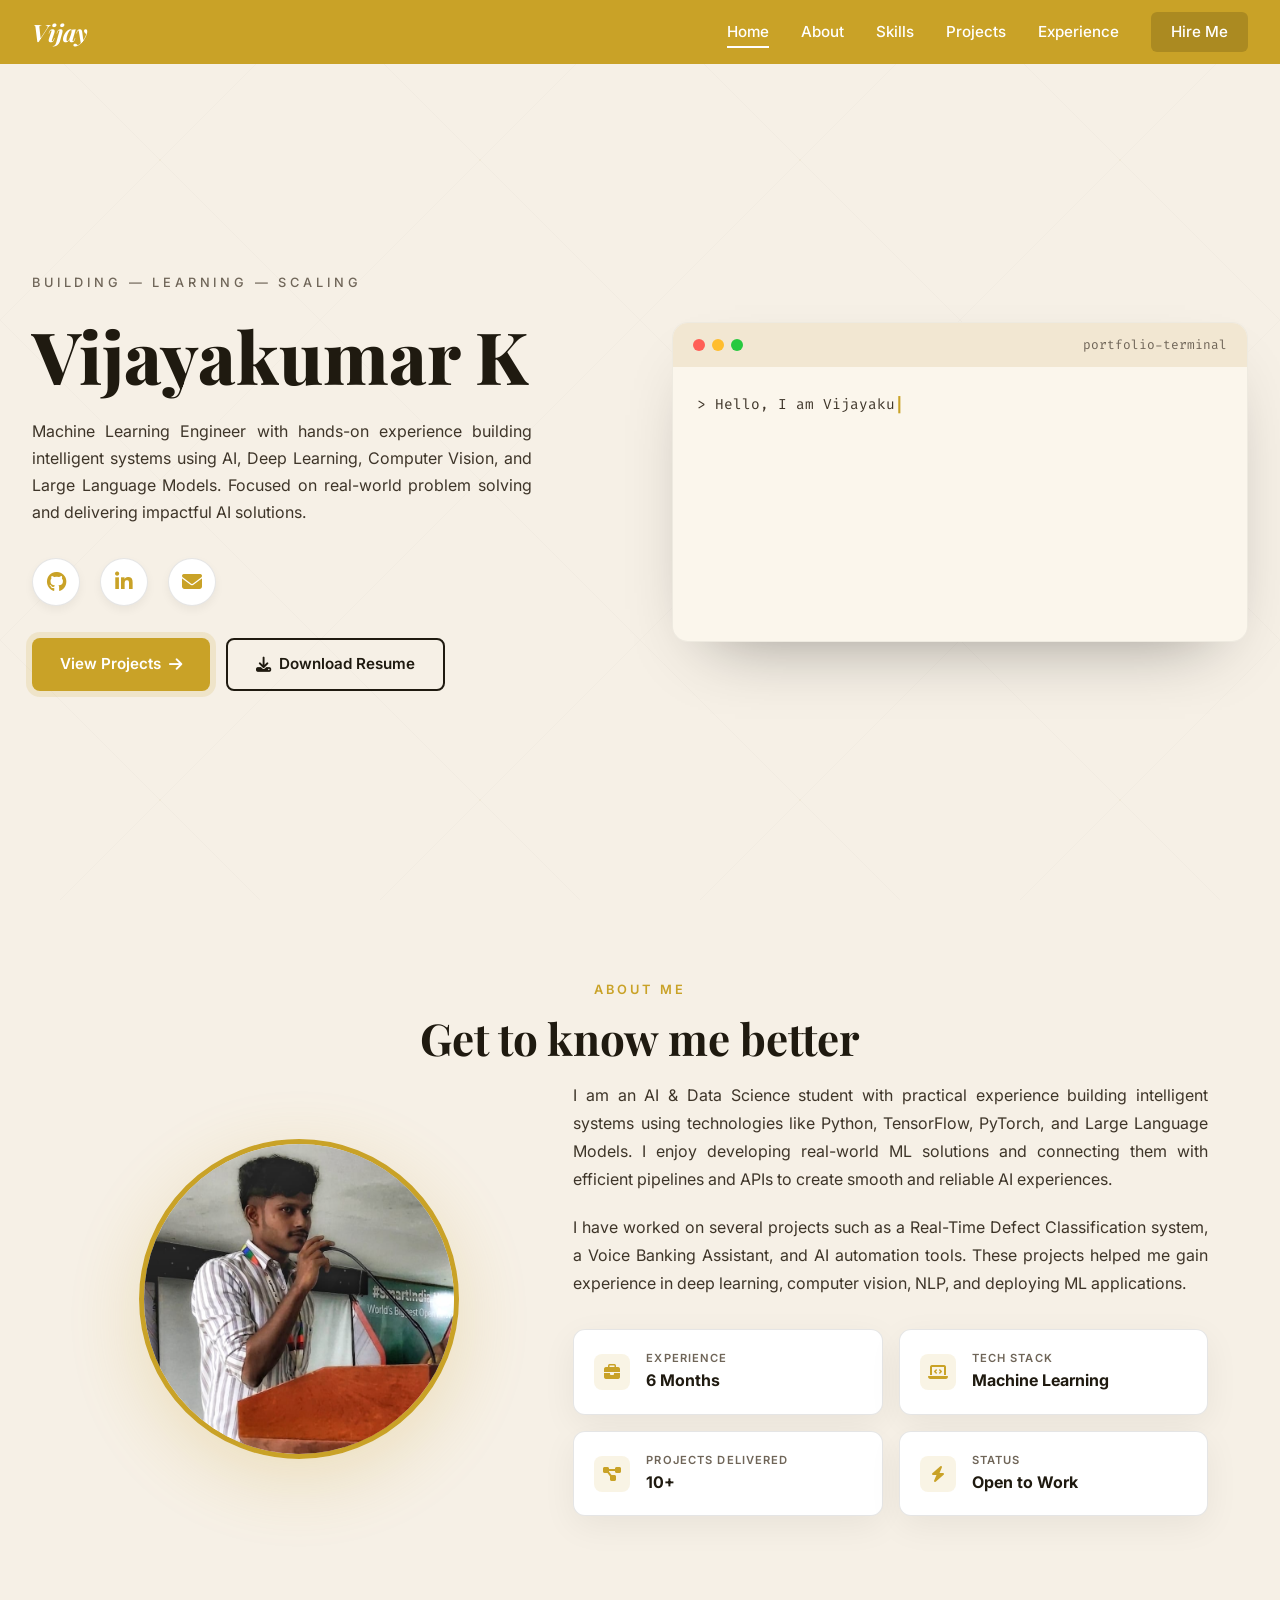
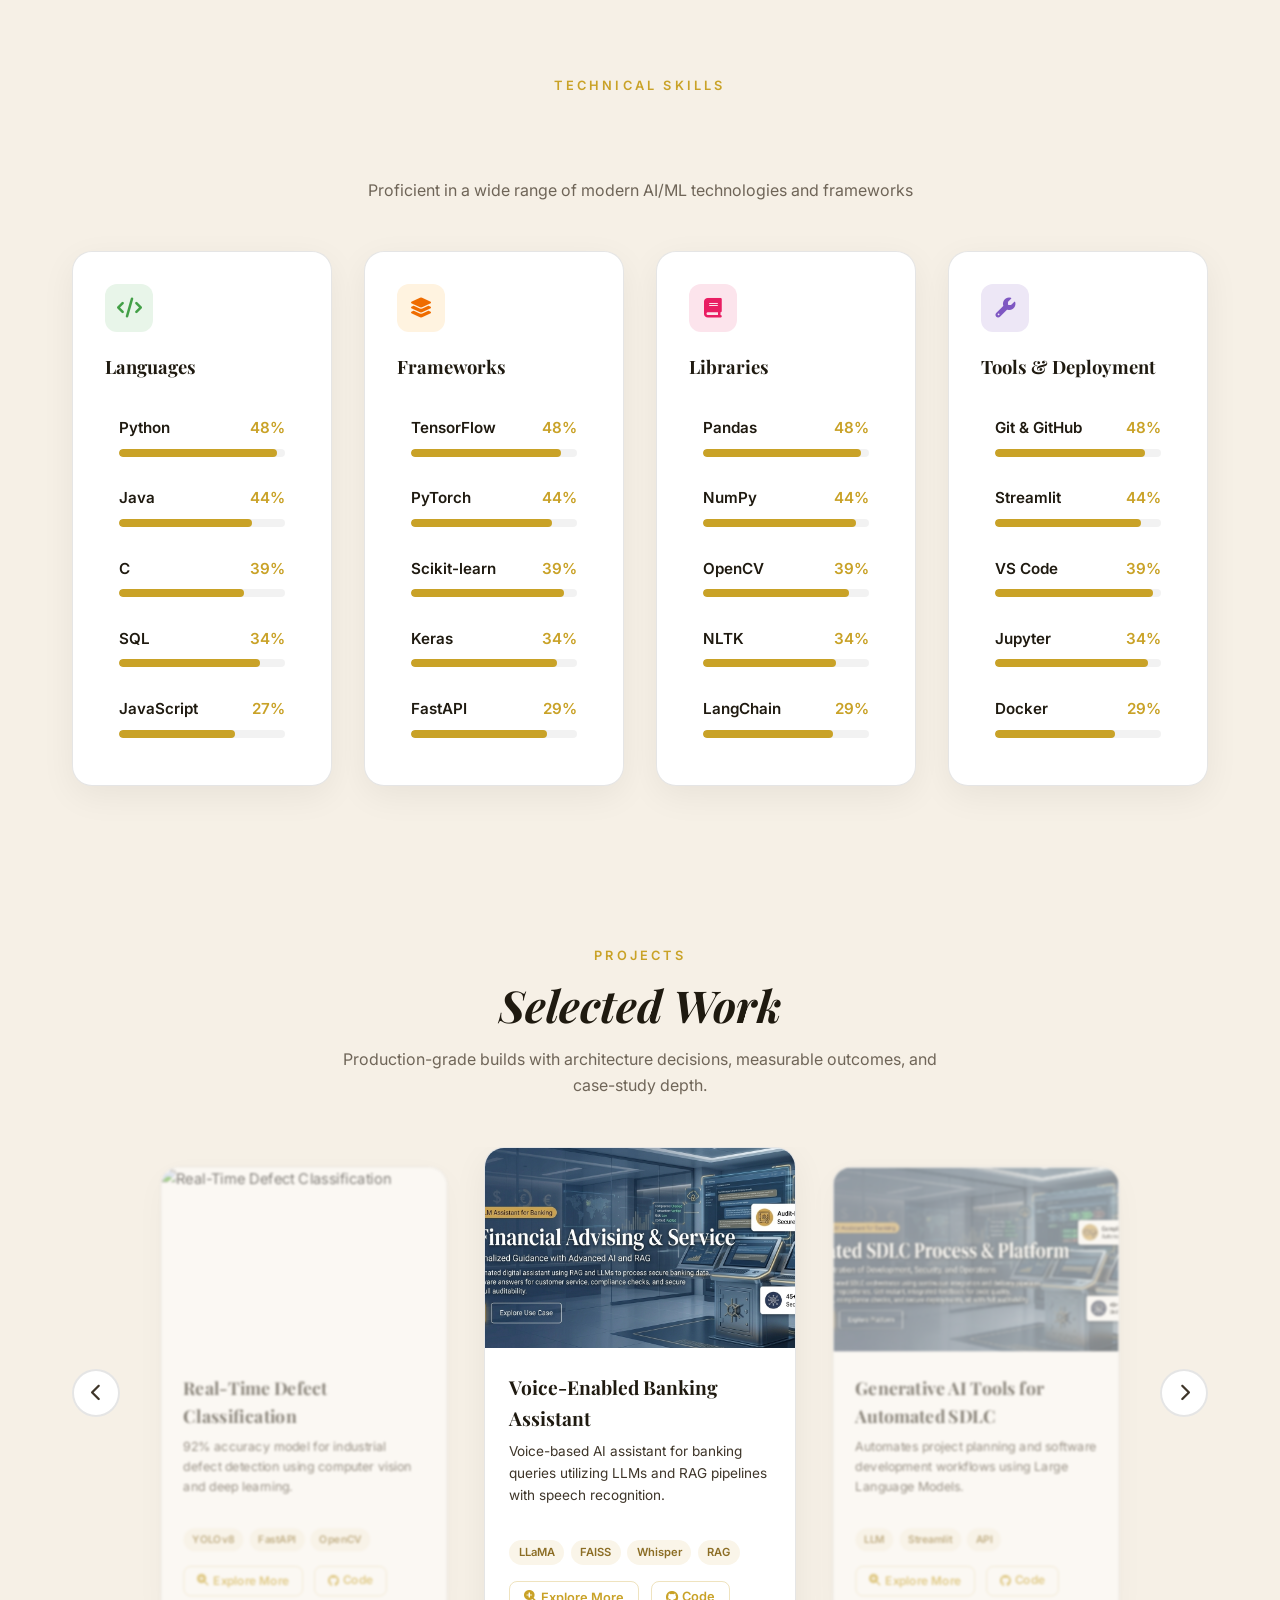
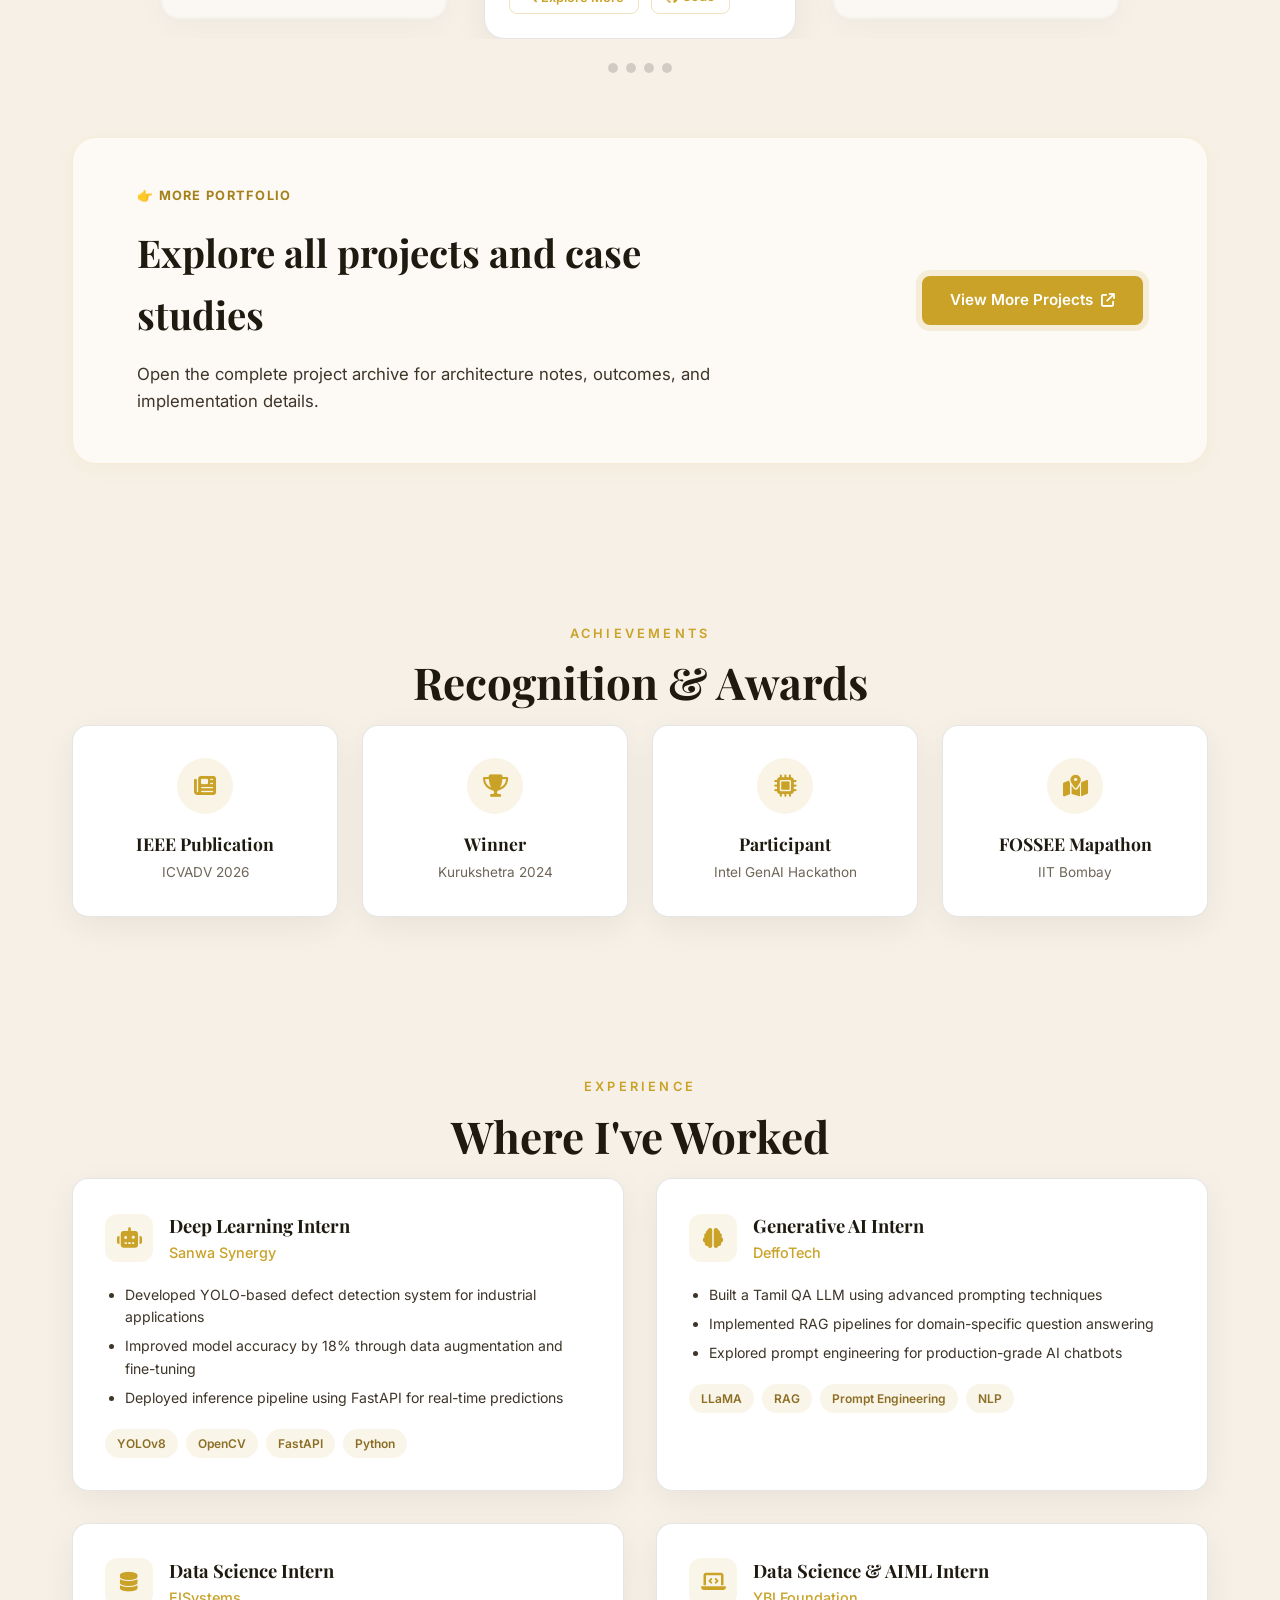
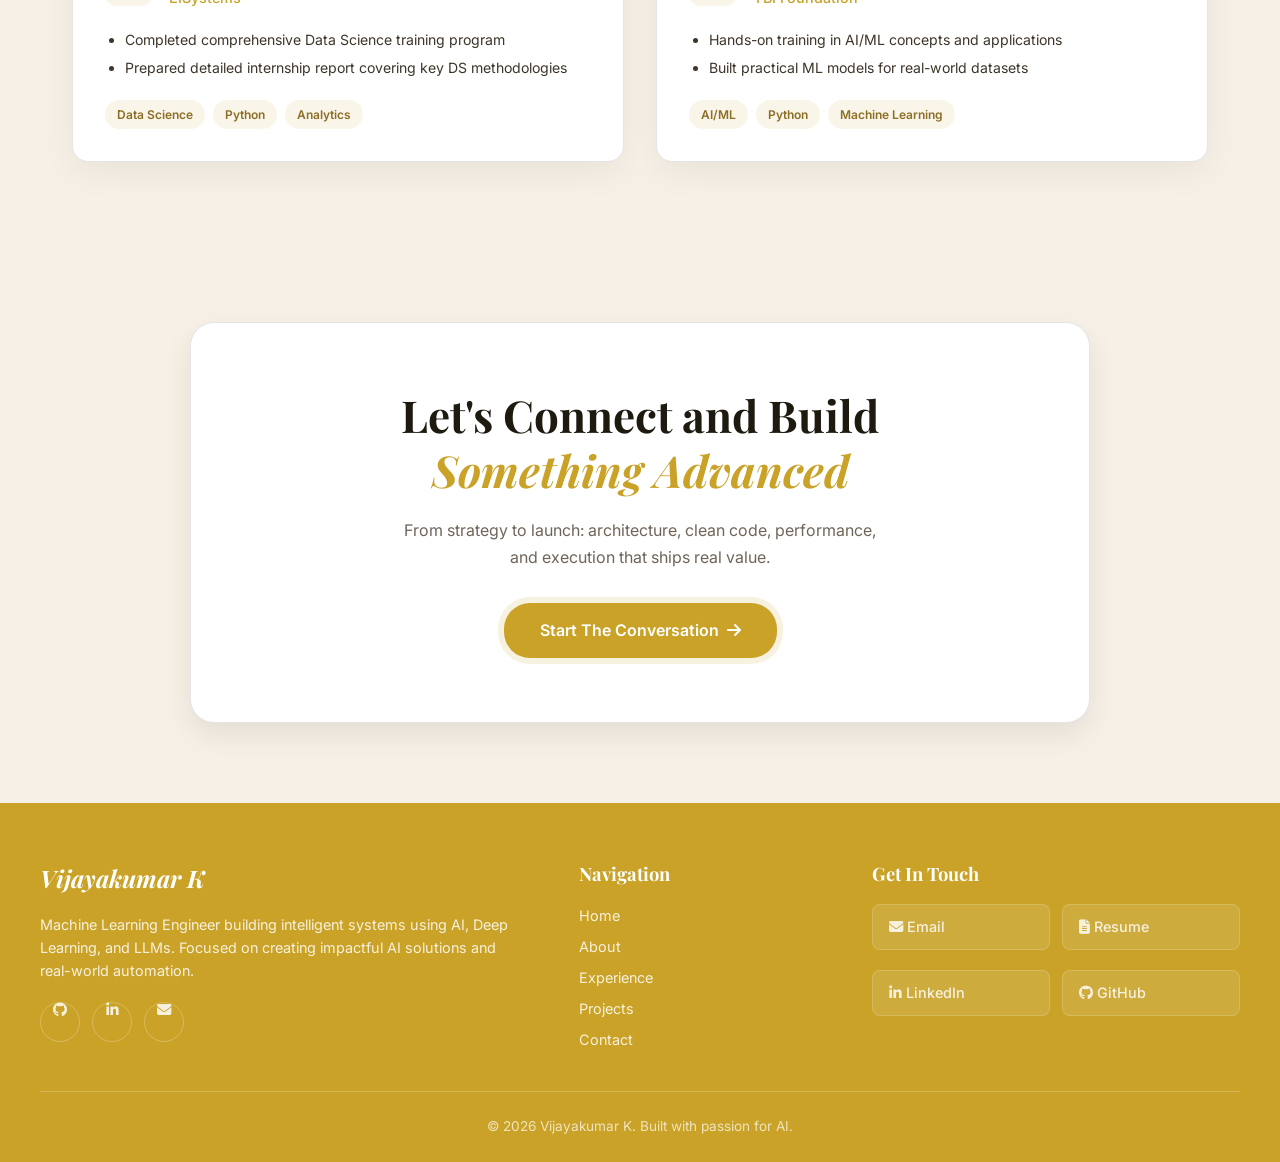
==== index.html @ e72c2df5 "Initial commit" ====
<!DOCTYPE html>
<html lang="en">

<head>
    <meta charset="UTF-8">
    <meta name="viewport" content="width=device-width, initial-scale=1.0">
    <title>Vijayakumar K</title>
    <meta name="description"
        content="Portfolio of Vijayakumar K, a Machine Learning Engineer specializing in Deep Learning, Computer Vision, and Generative AI.">
    <meta name="author" content="Vijayakumar K">
    <link rel="preconnect" href="https://fonts.googleapis.com">
    <link rel="preconnect" href="https://fonts.gstatic.com" crossorigin>
    <link
        href="https://fonts.googleapis.com/css2?family=Playfair+Display:ital,wght@0,400;0,500;0,600;0,700;0,800;1,400;1,700&family=Inter:wght@300;400;500;600;700;800&family=Fira+Code:wght@400;500&display=swap"
        rel="stylesheet">
    <link rel="stylesheet" href="https://cdnjs.cloudflare.com/ajax/libs/font-awesome/6.5.1/css/all.min.css">
    <link rel="stylesheet" href="style.css">
</head>

<body>
    <div class="bg-pattern"></div>

    <!-- ====== NAVBAR ====== -->
    <nav id="navbar">
        <div class="nav-container">
            <a href="#home" class="nav-logo">Vijay</a>
            <div class="nav-links" id="desktopNav">
                <a href="#home">Home</a>
                <a href="#about">About</a>
                <a href="#skills">Skills</a>
                <a href="#projects">Projects</a>
                <a href="#experience">Experience</a>
                <a href="#contact" class="nav-cta">Hire Me</a>
            </div>
            <button class="nav-toggle" id="navToggle" aria-label="Toggle menu">
                <span></span><span></span><span></span>
            </button>
        </div>
    </nav>
    <div class="mobile-nav" id="mobileNav">
        <a href="#home">Home</a>
        <a href="#about">About</a>
        <a href="#skills">Skills</a>
        <a href="#projects">Projects</a>
        <a href="#achievements">Achievements</a>
        <a href="#experience">Experience</a>
        <a href="#contact">Contact</a>
    </div>

    <main>
        <!-- ====== HERO ====== -->
        <section id="home" class="hero-section">
            <div class="hero-grid">
                <div class="hero-left">
                    <p class="hero-tagline">BUILDING &mdash; LEARNING &mdash; SCALING</p>
                    <h1 class="hero-name">Vijayakumar K</h1>
                    <p class="hero-desc">
                        Machine Learning Engineer with hands-on experience building
                        intelligent systems using AI, Deep Learning, Computer Vision,
                        and Large Language Models. Focused on real-world problem solving
                        and delivering impactful AI solutions.
                    </p>
                    <div class="hero-social-icons">
                        <a href="https://github.com/Vijayakumar226" target="_blank" aria-label="GitHub"><i
                                class="fab fa-github"></i></a>
                        <a href="https://linkedin.com/in/vijayakumar-k" target="_blank" aria-label="LinkedIn"><i
                                class="fab fa-linkedin-in"></i></a>
                        <a href="mailto:vijayakumar020206@gmail.com?subject=Project%20Inquiry&body=Hello%20Vijayakumar%2C%20I%20would%20like%20to%20discuss%20a%20project."
                            aria-label="Email"><i class="fas fa-envelope"></i></a>
                    </div>
                    <div class="hero-buttons">
                        <a href="projects.html" class="btn-primary">View Projects <i class="fas fa-arrow-right"></i></a>
                        <a href="assets/resume.pdf" download class="btn-outline"><i class="fas fa-download"></i>
                            Download Resume</a>
                    </div>
                </div>
                <div class="hero-right">
                    <div class="terminal-card" id="heroTerminal">
                        <div class="terminal-header">
                            <div class="terminal-dots">
                                <span class="dot-red"></span>
                                <span class="dot-yellow"></span>
                                <span class="dot-green"></span>
                            </div>
                            <span class="terminal-title">portfolio-terminal</span>
                        </div>
                        <div class="terminal-body" id="terminalBody">
                            <!-- Lines typed dynamically by JS -->
                            <div class="term-cursor-line">
                                <span class="term-typed" id="currentLine"></span><span class="caret">|</span>
                            </div>
                        </div>
                    </div>
                </div>
            </div>
        </section>

        <!-- ====== ABOUT ====== -->
        <section id="about" class="section">
            <p class="section-label">ABOUT ME</p>
            <h2 class="section-heading">Get to know me better</h2>
            <div class="about-grid">
                <div class="about-image-col reveal">
                    <div class="about-img-wrapper">
                        <img src="images/about%20me.jpeg" alt="Vijayakumar K" class="about-photo">
                    </div>
                </div>
                <div class="about-text-col">
                    <p class="about-para">
                        I am an AI & Data Science student with practical experience building
                        intelligent systems using technologies like Python, TensorFlow, PyTorch,
                        and Large Language Models. I enjoy developing real-world ML solutions
                        and connecting them with efficient pipelines and APIs to create smooth
                        and reliable AI experiences.
                    </p>
                    <p class="about-para">
                        I have worked on several projects such as a Real-Time Defect Classification
                        system, a Voice Banking Assistant, and AI automation tools. These projects
                        helped me gain experience in deep learning, computer vision, NLP,
                        and deploying ML applications.
                    </p>
                    <div class="about-stats">
                        <div class="stat-card">
                            <div class="stat-icon"><i class="fas fa-briefcase"></i></div>
                            <div>
                                <p class="stat-label">EXPERIENCE</p>
                                <p class="stat-value">6 Months</p>
                            </div>
                        </div>
                        <div class="stat-card">
                            <div class="stat-icon"><i class="fas fa-laptop-code"></i></div>
                            <div>
                                <p class="stat-label">TECH STACK</p>
                                <p class="stat-value">Machine Learning</p>
                            </div>
                        </div>
                        <div class="stat-card">
                            <div class="stat-icon"><i class="fas fa-project-diagram"></i></div>
                            <div>
                                <p class="stat-label">PROJECTS DELIVERED</p>
                                <p class="stat-value">10+</p>
                            </div>
                        </div>
                        <div class="stat-card">
                            <div class="stat-icon"><i class="fas fa-bolt"></i></div>
                            <div>
                                <p class="stat-label">STATUS</p>
                                <p class="stat-value">Open to Work</p>
                            </div>
                        </div>
                    </div>
                </div>
            </div>
        </section>

        <!-- ====== SKILLS ====== -->
        <section id="skills" class="section">
            <p class="section-label">TECHNICAL SKILLS</p>
            <h2 class="section-heading">My Tech Stack</h2>
            <p class="section-subtitle">Proficient in a wide range of modern AI/ML technologies and frameworks</p>
            <div class="skills-grid">
                <div class="skill-card">
                    <div class="skill-icon" style="background:#e8f5e9;color:#43a047;"><i class="fas fa-code"></i></div>
                    <h3 class="skill-cat-title">Languages</h3>
                    <div class="skill-bars">
                        <div class="skill-row">
                            <div class="skill-item"><span class="skill-name">Python</span><span
                                    class="skill-pct">0%</span></div>
                            <div class="skill-bar-bg">
                                <div class="skill-bar-fill" data-width="95"></div>
                            </div>
                        </div>
                        <div class="skill-row">
                            <div class="skill-item"><span class="skill-name">Java</span><span
                                    class="skill-pct">0%</span></div>
                            <div class="skill-bar-bg">
                                <div class="skill-bar-fill" data-width="80"></div>
                            </div>
                        </div>
                        <div class="skill-row">
                            <div class="skill-item"><span class="skill-name">C</span><span class="skill-pct">0%</span>
                            </div>
                            <div class="skill-bar-bg">
                                <div class="skill-bar-fill" data-width="75"></div>
                            </div>
                        </div>
                        <div class="skill-row">
                            <div class="skill-item"><span class="skill-name">SQL</span><span class="skill-pct">0%</span>
                            </div>
                            <div class="skill-bar-bg">
                                <div class="skill-bar-fill" data-width="85"></div>
                            </div>
                        </div>
                        <div class="skill-row">
                            <div class="skill-item"><span class="skill-name">JavaScript</span><span
                                    class="skill-pct">0%</span></div>
                            <div class="skill-bar-bg">
                                <div class="skill-bar-fill" data-width="70"></div>
                            </div>
                        </div>
                    </div>
                </div>
                <div class="skill-card">
                    <div class="skill-icon" style="background:#fff3e0;color:#ef6c00;"><i class="fas fa-layer-group"></i>
                    </div>
                    <h3 class="skill-cat-title">Frameworks</h3>
                    <div class="skill-bars">
                        <div class="skill-row">
                            <div class="skill-item"><span class="skill-name">TensorFlow</span><span
                                    class="skill-pct">0%</span></div>
                            <div class="skill-bar-bg">
                                <div class="skill-bar-fill" data-width="90"></div>
                            </div>
                        </div>
                        <div class="skill-row">
                            <div class="skill-item"><span class="skill-name">PyTorch</span><span
                                    class="skill-pct">0%</span></div>
                            <div class="skill-bar-bg">
                                <div class="skill-bar-fill" data-width="85"></div>
                            </div>
                        </div>
                        <div class="skill-row">
                            <div class="skill-item"><span class="skill-name">Scikit-learn</span><span
                                    class="skill-pct">0%</span></div>
                            <div class="skill-bar-bg">
                                <div class="skill-bar-fill" data-width="92"></div>
                            </div>
                        </div>
                        <div class="skill-row">
                            <div class="skill-item"><span class="skill-name">Keras</span><span
                                    class="skill-pct">0%</span></div>
                            <div class="skill-bar-bg">
                                <div class="skill-bar-fill" data-width="88"></div>
                            </div>
                        </div>
                        <div class="skill-row">
                            <div class="skill-item"><span class="skill-name">FastAPI</span><span
                                    class="skill-pct">0%</span></div>
                            <div class="skill-bar-bg">
                                <div class="skill-bar-fill" data-width="82"></div>
                            </div>
                        </div>
                    </div>
                </div>
                <div class="skill-card">
                    <div class="skill-icon" style="background:#fce4ec;color:#e91e63;"><i class="fas fa-book"></i></div>
                    <h3 class="skill-cat-title">Libraries</h3>
                    <div class="skill-bars">
                        <div class="skill-row">
                            <div class="skill-item"><span class="skill-name">Pandas</span><span
                                    class="skill-pct">0%</span></div>
                            <div class="skill-bar-bg">
                                <div class="skill-bar-fill" data-width="95"></div>
                            </div>
                        </div>
                        <div class="skill-row">
                            <div class="skill-item"><span class="skill-name">NumPy</span><span
                                    class="skill-pct">0%</span></div>
                            <div class="skill-bar-bg">
                                <div class="skill-bar-fill" data-width="92"></div>
                            </div>
                        </div>
                        <div class="skill-row">
                            <div class="skill-item"><span class="skill-name">OpenCV</span><span
                                    class="skill-pct">0%</span></div>
                            <div class="skill-bar-bg">
                                <div class="skill-bar-fill" data-width="88"></div>
                            </div>
                        </div>
                        <div class="skill-row">
                            <div class="skill-item"><span class="skill-name">NLTK</span><span
                                    class="skill-pct">0%</span></div>
                            <div class="skill-bar-bg">
                                <div class="skill-bar-fill" data-width="80"></div>
                            </div>
                        </div>
                        <div class="skill-row">
                            <div class="skill-item"><span class="skill-name">LangChain</span><span
                                    class="skill-pct">0%</span></div>
                            <div class="skill-bar-bg">
                                <div class="skill-bar-fill" data-width="78"></div>
                            </div>
                        </div>
                    </div>
                </div>
                <div class="skill-card">
                    <div class="skill-icon" style="background:#ede7f6;color:#7e57c2;"><i class="fas fa-wrench"></i>
                    </div>
                    <h3 class="skill-cat-title">Tools & Deployment</h3>
                    <div class="skill-bars">
                        <div class="skill-row">
                            <div class="skill-item"><span class="skill-name">Git & GitHub</span><span
                                    class="skill-pct">0%</span></div>
                            <div class="skill-bar-bg">
                                <div class="skill-bar-fill" data-width="90"></div>
                            </div>
                        </div>
                        <div class="skill-row">
                            <div class="skill-item"><span class="skill-name">Streamlit</span><span
                                    class="skill-pct">0%</span></div>
                            <div class="skill-bar-bg">
                                <div class="skill-bar-fill" data-width="88"></div>
                            </div>
                        </div>
                        <div class="skill-row">
                            <div class="skill-item"><span class="skill-name">VS Code</span><span
                                    class="skill-pct">0%</span></div>
                            <div class="skill-bar-bg">
                                <div class="skill-bar-fill" data-width="95"></div>
                            </div>
                        </div>
                        <div class="skill-row">
                            <div class="skill-item"><span class="skill-name">Jupyter</span><span
                                    class="skill-pct">0%</span></div>
                            <div class="skill-bar-bg">
                                <div class="skill-bar-fill" data-width="92"></div>
                            </div>
                        </div>
                        <div class="skill-row">
                            <div class="skill-item"><span class="skill-name">Docker</span><span
                                    class="skill-pct">0%</span></div>
                            <div class="skill-bar-bg">
                                <div class="skill-bar-fill" data-width="72"></div>
                            </div>
                        </div>
                    </div>
                </div>
            </div>
        </section>

        <!-- ====== PROJECTS (CAROUSEL) ====== -->
        <section id="projects" class="section">
            <p class="section-label">PROJECTS</p>
            <h2 class="section-heading"><em>Selected Work</em></h2>
            <p class="section-subtitle">Production-grade builds with architecture decisions, measurable outcomes, and
                case-study depth.</p>

            <div class="carousel-wrapper">
                <button class="carousel-btn carousel-prev" id="carouselPrev"><i
                        class="fas fa-chevron-left"></i></button>
                <div class="carousel-track-container">
                    <div class="carousel-track" id="carouselTrack">
                        <!-- Card 1 -->
                        <div class="carousel-slide">
                            <div class="project-card">
                                <div class="project-img"><img src="images/detectionn.png"
                                        alt="Real-Time Defect Classification" class="project-banner"></div>
                                <div class="project-content">
                                    <h3>Real-Time Defect Classification</h3>
                                    <p>92% accuracy model for industrial defect detection using computer vision and deep
                                        learning.</p>
                                    <div class="project-tags"><span>YOLOv8</span><span>FastAPI</span><span>OpenCV</span>
                                    </div>
                                    <div class="project-links">
                                        <button class="proj-link explore-btn" data-project="defect"><i
                                                class="fas fa-search-plus"></i> Explore More</button>
                                        <a href="https://github.com/Vijayakumar226/Real-Time-Defect-Classification-in-Manufacturing-Using-Machine-Learning-and-Image-Processing"
                                            target="_blank" class="proj-link"><i class="fab fa-github"></i> Code</a>
                                    </div>
                                </div>
                            </div>
                        </div>
                        <!-- Card 2 -->
                        <div class="carousel-slide">
                            <div class="project-card">
                                <div class="project-img"><img src="images/bank chatbot.png"
                                        alt="Voice-Enabled Banking Assistant" class="project-banner"></div>
                                <div class="project-content">
                                    <h3>Voice-Enabled Banking Assistant</h3>
                                    <p>Voice-based AI assistant for banking queries utilizing LLMs and RAG pipelines
                                        with speech recognition.</p>
                                    <div class="project-tags">
                                        <span>LLaMA</span><span>FAISS</span><span>Whisper</span><span>RAG</span>
                                    </div>
                                    <div class="project-links">
                                        <button class="proj-link explore-btn" data-project="banking"><i
                                                class="fas fa-search-plus"></i> Explore More</button>
                                        <a href="https://github.com/Vijayakumar226/Voice-Enabled-Intelligent-Banking-Assistant-using-RAG-and-Large-Language-Models"
                                            target="_blank" class="proj-link"><i class="fab fa-github"></i> Code</a>
                                    </div>
                                </div>
                            </div>
                        </div>
                        <!-- Card 3 -->
                        <div class="carousel-slide">
                            <div class="project-card">
                                <div class="project-img"><img src="images/sdlc.png" alt="AI SDLC Automation Tool"
                                        class="project-banner"></div>
                                <div class="project-content">
                                    <h3>Generative AI Tools for Automated SDLC</h3>
                                    <p>Automates project planning and software development workflows using Large
                                        Language Models.</p>
                                    <div class="project-tags"><span>LLM</span><span>Streamlit</span><span>API</span>
                                    </div>
                                    <div class="project-links">
                                        <button class="proj-link explore-btn" data-project="sdlc"><i
                                                class="fas fa-search-plus"></i> Explore More</button>
                                        <a href="https://github.com/Vijayakumar226/Generative-AI-Tools-for-Automated-SDLC.git"
                                            target="_blank" class="proj-link"><i class="fab fa-github"></i> Code</a>
                                    </div>
                                </div>
                            </div>
                        </div>
                        <!-- Card 4 -->
                        <div class="carousel-slide">
                            <div class="project-card">
                                <div class="project-img"><img src="images/n8n.png" alt="HR Resume Screening Automation"
                                        class="project-banner"></div>
                                <div class="project-content">
                                    <h3>HR Resume Screening Automation</h3>
                                    <p>AI workflow reducing manual HR effort by 60% with automated pipeline
                                        integrations.</p>
                                    <div class="project-tags"><span>n8n</span><span>Gmail API</span><span>Google
                                            Sheets</span></div>
                                    <div class="project-links">
                                        <button class="proj-link explore-btn" data-project="hr"><i
                                                class="fas fa-search-plus"></i> Explore More</button>
                                        <a href="https://github.com/Vijayakumar226/AI-Powered-HR-Resume-Screening-Automation-using-n8n"
                                            target="_blank" class="proj-link"><i class="fab fa-github"></i> Code</a>
                                    </div>
                                </div>
                            </div>
                        </div>
                        <!-- Card 5 - NEW -->
                        <div class="carousel-slide">
                            <div class="project-card">
                                <div class="project-img"><img src="images/Q-A-Agent.png"
                                        alt="Q&A AI Agent for Renewable Energy" class="project-banner"></div>
                                <div class="project-content">
                                    <h3>Q&A AI Agent for Renewable Energy</h3>
                                    <p>AI-based question-answering system focused on renewable energy domain using LLM
                                        techniques.</p>
                                    <div class="project-tags"><span>LLM</span><span>AI Agent</span><span>NLP</span>
                                    </div>
                                    <div class="project-links">
                                        <button class="proj-link explore-btn" data-project="qa"><i
                                                class="fas fa-search-plus"></i> Explore More</button>
                                        <a href="https://github.com/Vijayakumar226/Q-A-AI-Agent-for-renewable-energy.git"
                                            target="_blank" class="proj-link"><i class="fab fa-github"></i> Code</a>
                                    </div>
                                </div>
                            </div>
                        </div>
                        <!-- Card 6 - NEW -->
                        <div class="carousel-slide">
                            <div class="project-card">
                                <div class="project-img"><img src="images/netflix.png"
                                        alt="Netflix Data Analysis Dashboard" class="project-banner"></div>
                                <div class="project-content">
                                    <h3>Netflix Data Analysis Dashboard</h3>
                                    <p>Interactive Power BI dashboard analyzing Netflix dataset with insights on content
                                        trends, genres, and user patterns.</p>
                                    <div class="project-tags"><span>Power BI</span><span>Data
                                            Analysis</span><span>Dashboard</span></div>
                                    <div class="project-links">
                                        <button class="proj-link explore-btn" data-project="netflix"><i
                                                class="fas fa-search-plus"></i> Explore More</button>
                                        <a href="#" class="proj-link"><i class="fab fa-github"></i> Code</a>
                                    </div>
                                </div>
                            </div>
                        </div>
                    </div>
                </div>
                <button class="carousel-btn carousel-next" id="carouselNext"><i
                        class="fas fa-chevron-right"></i></button>
            </div>
            <div class="carousel-dots" id="carouselDots"></div>

            <!-- ====== EXPLORE MORE BANNER ====== -->
            <div class="explore-banner reveal" style="margin-top: 4rem;">
                <div class="explore-content">
                    <span class="explore-label">👉 MORE PORTFOLIO</span>
                    <h2 class="explore-heading">Explore all projects and case studies</h2>
                    <p class="explore-desc">Open the complete project archive for architecture notes, outcomes, and
                        implementation details.</p>
                </div>
                <div class="explore-actions">
                    <a href="projects.html" class="btn-primary" style="margin: 0;">View More Projects <i
                            class="fas fa-arrow-up-right-from-square" style="font-size: 0.9em;"></i></a>
                </div>
            </div>
        </section>

        <!-- ====== ACHIEVEMENTS ====== -->
        <section id="achievements" class="section">
            <p class="section-label">ACHIEVEMENTS</p>
            <h2 class="section-heading">Recognition & Awards</h2>
            <div class="achievements-grid">
                <div class="achievement-card">
                    <div class="ach-icon"><i class="fas fa-newspaper"></i></div>
                    <h4>IEEE Publication</h4>
                    <p>ICVADV 2026</p>
                </div>
                <div class="achievement-card">
                    <div class="ach-icon"><i class="fas fa-trophy"></i></div>
                    <h4>Winner</h4>
                    <p>Kurukshetra 2024</p>
                </div>
                <div class="achievement-card">
                    <div class="ach-icon"><i class="fas fa-microchip"></i></div>
                    <h4>Participant</h4>
                    <p>Intel GenAI Hackathon</p>
                </div>
                <div class="achievement-card">
                    <div class="ach-icon"><i class="fas fa-map-marked-alt"></i></div>
                    <h4>FOSSEE Mapathon</h4>
                    <p>IIT Bombay</p>
                </div>
            </div>
        </section>

        <!-- ====== EXPERIENCE ====== -->
        <section id="experience" class="section">
            <p class="section-label">EXPERIENCE</p>
            <h2 class="section-heading">Where I've Worked</h2>
            <div class="experience-timeline">
                <div class="exp-card">
                    <div class="exp-header">
                        <div class="exp-icon"><i class="fas fa-robot"></i></div>
                        <div>
                            <h3>Deep Learning Intern</h3>
                            <p class="exp-company">Sanwa Synergy</p>
                        </div>
                    </div>
                    <ul class="exp-list">
                        <li>Developed YOLO-based defect detection system for industrial applications</li>
                        <li>Improved model accuracy by 18% through data augmentation and fine-tuning</li>
                        <li>Deployed inference pipeline using FastAPI for real-time predictions</li>
                    </ul>
                    <div class="exp-tags"><span>YOLOv8</span><span>OpenCV</span><span>FastAPI</span><span>Python</span>
                    </div>
                </div>
                <div class="exp-card">
                    <div class="exp-header">
                        <div class="exp-icon"><i class="fas fa-brain"></i></div>
                        <div>
                            <h3>Generative AI Intern</h3>
                            <p class="exp-company">DeffoTech</p>
                        </div>
                    </div>
                    <ul class="exp-list">
                        <li>Built a Tamil QA LLM using advanced prompting techniques</li>
                        <li>Implemented RAG pipelines for domain-specific question answering</li>
                        <li>Explored prompt engineering for production-grade AI chatbots</li>
                    </ul>
                    <div class="exp-tags"><span>LLaMA</span><span>RAG</span><span>Prompt
                            Engineering</span><span>NLP</span></div>
                </div>
                <div class="exp-card">
                    <div class="exp-header">
                        <div class="exp-icon"><i class="fas fa-database"></i></div>
                        <div>
                            <h3>Data Science Intern</h3>
                            <p class="exp-company">EISystems</p>
                        </div>
                    </div>
                    <ul class="exp-list">
                        <li>Completed comprehensive Data Science training program</li>
                        <li>Prepared detailed internship report covering key DS methodologies</li>
                    </ul>
                    <div class="exp-tags"><span>Data Science</span><span>Python</span><span>Analytics</span></div>
                </div>
                <div class="exp-card">
                    <div class="exp-header">
                        <div class="exp-icon"><i class="fas fa-laptop-code"></i></div>
                        <div>
                            <h3>Data Science & AIML Intern</h3>
                            <p class="exp-company">YBI Foundation</p>
                        </div>
                    </div>
                    <ul class="exp-list">
                        <li>Hands-on training in AI/ML concepts and applications</li>
                        <li>Built practical ML models for real-world datasets</li>
                    </ul>
                    <div class="exp-tags"><span>AI/ML</span><span>Python</span><span>Machine Learning</span></div>
                </div>
            </div>
        </section>

        <!-- ====== CTA SECTION (from reference) ====== -->
        <section id="contact" class="section cta-section">
            <div class="cta-card">
                <h2 class="cta-heading">Let's Connect and Build<br><span class="cta-accent">Something Advanced</span>
                </h2>
                <p class="cta-subtitle">From strategy to launch: architecture, clean code, performance,<br>and execution
                    that ships real value.</p>
                <a href="contact.html" class="btn-primary cta-btn">Start The Conversation <i
                        class="fas fa-arrow-right"></i></a>
            </div>
        </section>
    </main>

    <!-- ====== FOOTER (matching reference) ====== -->
    <footer>
        <div class="footer-grid">
            <div class="footer-col">
                <h3 class="footer-name">Vijayakumar K</h3>
                <p class="footer-desc">Machine Learning Engineer building intelligent systems using AI, Deep Learning,
                    and LLMs. Focused on creating impactful AI solutions and real-world automation.</p>
                <div class="footer-social-icons">
                    <a href="https://github.com/Vijayakumar226" target="_blank" aria-label="GitHub"><i
                            class="fab fa-github"></i></a>
                    <a href="https://linkedin.com/in/vijayakumar-k" target="_blank" aria-label="LinkedIn"><i
                            class="fab fa-linkedin-in"></i></a>
                    <a href="mailto:vijayakumar020206@gmail.com?subject=Project%20Inquiry&body=Hello%20Vijayakumar%2C%20I%20would%20like%20to%20discuss%20a%20project."
                        aria-label="Email"><i class="fas fa-envelope"></i></a>
                </div>
            </div>
            <div class="footer-col">
                <h4>Navigation</h4>
                <a href="#home">Home</a>
                <a href="#about">About</a>
                <a href="#experience">Experience</a>
                <a href="#projects">Projects</a>
                <a href="#contact">Contact</a>
            </div>
            <div class="footer-col">
                <h4>Get In Touch</h4>
                <div class="footer-buttons">
                    <a href="mailto:vijayakumar020206@gmail.com?subject=Project%20Inquiry&body=Hello%20Vijayakumar%2C%20I%20would%20like%20to%20discuss%20a%20project."
                        class="footer-btn"><i class="fas fa-envelope"></i> Email</a>
                    <a href="assets/resume.pdf" target="_blank" class="footer-btn"><i class="fas fa-file-alt"></i>
                        Resume</a>
                    <a href="https://linkedin.com/in/vijayakumar-k" target="_blank" class="footer-btn"><i
                            class="fab fa-linkedin-in"></i> LinkedIn</a>
                    <a href="https://github.com/Vijayakumar226" target="_blank" class="footer-btn"><i
                            class="fab fa-github"></i> GitHub</a>
                </div>
            </div>
        </div>
        <div class="footer-bottom">
            <p>&copy; 2026 Vijayakumar K. Built with passion for AI.</p>
        </div>
    </footer>

    <!-- Project Detail Modal -->
    <div class="modal-overlay" id="projectModal">
        <div class="modal-card">
            <button class="modal-close" id="modalClose"><i class="fas fa-times"></i></button>
            <h3 class="modal-title" id="modalTitle"></h3>
            <div class="modal-body" id="modalBody"></div>
            <div class="modal-footer">
                <a href="#" class="btn-primary" id="modalGithub" target="_blank"><i class="fab fa-github"></i> View on
                    GitHub</a>
            </div>
        </div>
    </div>

    <script src="main.js"></script>
</body>

</html>
---- style.css ----
/* ============================================
   VIJAYAKUMAR K — PORTFOLIO STYLESHEET
   Reference: pooja-bai-k.netlify.app
   ============================================ */

:root {
    --background: #f6f0e6;
    --foreground: #111;
    --card: #fff;
    --primary: #c9a227;
    --primary-dark: #b8922a;
    --accent: #d4af37;
    --border: rgba(0,0,0,0.1);
    --text-dark: #1f1a10;
    --text-body: #3e3529;
    --text-muted: #6f6558;
    --font-heading: 'Playfair Display', serif;
    --font-body: 'Inter', sans-serif;
    --font-code: 'Fira Code', monospace;
    --radius: 0.625rem;
    --shadow-card: 0 10px 35px rgba(0,0,0,0.06);
    --shadow-hover: 0 18px 44px rgba(201,161,43,0.18);
    --transition: 0.3s cubic-bezier(.4,0,.2,1);
}

*, *::before, *::after { margin:0; padding:0; box-sizing:border-box; }
html { scroll-behavior:smooth; font-size:16px; }
body {
    font-family: var(--font-body);
    color: var(--foreground);
    background-color: var(--background);
    line-height: 1.6;
    overflow-x: hidden;
    -webkit-font-smoothing: antialiased;
}
h1,h2,h3,h4,h5,h6 { font-family: var(--font-heading); }
a { text-decoration:none; color:inherit; }
img { max-width:100%; display:block; }
ul { list-style:none; }

/* Background Pattern */
.bg-pattern {
    position:fixed; top:0; left:0; right:0; bottom:0;
    pointer-events:none; z-index:0; opacity:0.45;
    background-image:
        radial-gradient(140px at 160px 160px, rgba(212,175,55,0.11) 0, rgba(212,175,55,0.11) 1px, transparent 1px),
        linear-gradient(45deg, transparent calc(50% - .5px), rgba(80,80,80,0.06) 50%, transparent calc(50% + .5px)),
        linear-gradient(-45deg, transparent calc(50% - .5px), rgba(80,80,80,0.06) 50%, transparent calc(50% + .5px));
    background-size: 320px 320px;
    z-index: -1;
}

/* Scrollbar */
::-webkit-scrollbar { width:8px; }
::-webkit-scrollbar-track { background:var(--background); }
::-webkit-scrollbar-thumb { background:var(--primary); border-radius:4px; }

/* ====== NAVBAR ====== */
#navbar {
    position:fixed; top:0; left:0; right:0; z-index:100;
    background: var(--primary);
    transition: box-shadow var(--transition);
}
.nav-container {
    max-width:1280px; margin:0 auto; padding:0 2rem;
    height:64px; display:flex; align-items:center; justify-content:space-between;
}
.nav-logo {
    font-family:var(--font-heading); font-size:1.5rem; font-weight:700;
    color:white; font-style:italic;
}
.nav-links { display:flex; align-items:center; gap:2rem; }
.nav-links a {
    color:white; font-size:0.95rem; font-weight:500;
    transition: opacity var(--transition); position:relative;
}
.nav-links a:not(.nav-cta)::after {
    content:''; position:absolute; bottom:-4px; left:0;
    width:0; height:2px; background:white; transition:width var(--transition);
}
.nav-links a:not(.nav-cta):hover::after { width:100%; }
.nav-links a.active-link { opacity:1 !important; }
.nav-links a.active-link::after { width:100%; }
.nav-cta {
    background:rgba(0,0,0,0.15); padding:0.5rem 1.25rem;
    border-radius:6px; transition:background var(--transition) !important;
}
.nav-cta:hover { background:rgba(0,0,0,0.25); }
.nav-toggle {
    display:none; flex-direction:column; gap:5px;
    background:none; border:none; cursor:pointer;
}
.nav-toggle span { width:24px; height:2px; background:white; border-radius:2px; transition:var(--transition); }
.mobile-nav {
    display:none; position:fixed; top:64px; left:0; right:0;
    background:var(--primary); z-index:99; flex-direction:column; padding:1rem 2rem; gap:0.75rem;
}
.mobile-nav.active { display:flex; }
.mobile-nav a { color:white; font-weight:500; padding:0.5rem 0; border-bottom:1px solid rgba(255,255,255,0.15); }

@media(max-width:768px) {
    .nav-links { display:none; }
    .nav-toggle { display:flex; }
}

/* ====== MAIN ====== */
main { position:relative; z-index:1; padding-top:64px; }
.section { max-width:1200px; margin:0 auto; padding:5rem 2rem; }
.section-label {
    text-align:center; font-size:0.8rem; font-weight:600;
    letter-spacing:0.25em; color:var(--primary); text-transform:uppercase; margin-bottom:0.75rem;
}
.section-heading {
    text-align:center; font-size:2.75rem; font-weight:700;
    color:var(--text-dark); margin-bottom:1rem; line-height:1.2;
}
.section-subtitle {
    text-align:center; font-size:1rem; color:var(--text-muted);
    max-width:600px; margin:0 auto 3rem; line-height:1.6;
}

/* ====== HERO ====== */
.hero-section {
    min-height:calc(100vh - 64px); max-width:1280px; margin:0 auto;
    padding:4rem 2rem; display:flex; align-items:center;
}
.hero-grid {
    display:grid; grid-template-columns:1fr 1fr; gap:4rem;
    align-items:center; width:100%;
}
.hero-tagline {
    font-size:0.8rem; font-weight:500; letter-spacing:0.3em;
    color:var(--text-muted); text-transform:uppercase; margin-bottom:1.5rem;
}
.hero-name {
    font-family:var(--font-heading); font-size:4.5rem; font-weight:800;
    color:var(--text-dark); line-height:1.05; margin-bottom:1.5rem;
}
.hero-desc {
    font-size:1rem; color:var(--text-body); line-height:1.7;
    text-align:justify; margin-bottom:2rem; max-width:500px;
}
.hero-social-icons {
    display: flex; align-items: center; justify-content: flex-start;
    gap: 1.25rem; margin-bottom: 2rem;
}
.hero-social-icons a {
    width: 48px; height: 48px; border-radius: 50%;
    background: var(--card); border: 1px solid var(--border);
    display: flex; align-items: center; justify-content: center;
    color: var(--primary); font-size: 1.25rem; text-decoration: none;
    box-shadow: 0 4px 10px rgba(0,0,0,0.05);
    transition: all 0.4s cubic-bezier(0.175, 0.885, 0.32, 1.275);
}
.hero-social-icons a i { display: flex; align-items: center; justify-content: center; margin: 0; padding: 0; line-height: 1; }
.hero-social-icons a:hover {
    background: var(--primary); color: white; border-color: var(--primary);
    transform: scale(1.25) translateY(-6px); box-shadow: 0 15px 30px rgba(201,161,43,0.4);
}
.hero-buttons { display:flex; justify-content:flex-start; gap:1rem; flex-wrap:wrap; }

/* Buttons */
.btn-primary {
    display:inline-flex; align-items:center; gap:0.5rem;
    background:var(--primary); color:white; padding:0.75rem 1.75rem;
    border-radius:8px; font-weight:600; font-size:0.95rem;
    border:none; cursor:pointer; transition:all 0.4s cubic-bezier(0.175, 0.885, 0.32, 1.275);
    box-shadow:0 0 0 6px rgba(201,161,43,0.15);
}
.btn-primary:hover {
    background:var(--primary-dark); transform:scale(1.1) translateY(-4px);
    box-shadow:0 15px 30px rgba(201,161,43,0.4);
}
.btn-outline {
    display:inline-flex; align-items:center; gap:0.5rem;
    background:transparent; color:var(--text-dark); padding:0.75rem 1.75rem;
    border-radius:8px; font-weight:600; font-size:0.95rem;
    border:2px solid var(--text-dark); cursor:pointer; transition:all 0.4s cubic-bezier(0.175, 0.885, 0.32, 1.275);
}
.btn-outline:hover { background:rgba(0,0,0,0.04); transform:scale(1.1) translateY(-4px); box-shadow:0 15px 30px rgba(0,0,0,0.15); }

/* Terminal Card */
.terminal-card {
    background:#fbf6ec; border-radius:16px; overflow:hidden;
    box-shadow:0 30px 70px -38px rgba(0,0,0,0.45);
    border:1px solid rgba(0,0,0,0.05); font-family:var(--font-code);
    transition:transform var(--transition), box-shadow var(--transition);
    min-height: 320px;
}
.terminal-card:hover { transform:translateY(-5px); box-shadow:0 35px 90px -50px rgba(0,0,0,0.45); }
.terminal-header {
    background:#f2e7d2; padding:0.75rem 1.25rem;
    display:flex; align-items:center; justify-content:space-between;
}
.terminal-dots { display:flex; gap:7px; }
.terminal-dots span { width:12px; height:12px; border-radius:50%; }
.dot-red { background:#ff5f56; }
.dot-yellow { background:#ffbd2e; }
.dot-green { background:#27c93f; }
.terminal-title { font-size:0.8rem; color:var(--text-muted); }
.terminal-body {
    padding:1.5rem; font-size:0.9rem; color:var(--text-body); line-height:2;
    min-height: 260px;
}

/* Terminal typed lines */
.term-completed-line {
    white-space: nowrap; overflow: hidden;
}
.term-completed-line .prompt { color:var(--primary); font-weight:700; margin-right:8px; }
.term-cursor-line { white-space:nowrap; overflow:hidden; }
.term-cursor-line .prompt { color:var(--primary); font-weight:700; margin-right:8px; }
.caret { animation:blink 1s step-end infinite; color:var(--primary); font-weight:700; }
@keyframes blink { 50% { opacity:0; } }

/* ====== ABOUT ====== */
.about-grid { display:grid; grid-template-columns:5fr 7fr; gap:3rem; align-items:center; }
.about-img-wrapper {
    width: 320px; height: 320px;
    border-radius: 50%;
    overflow: hidden;
    box-shadow: 0 20px 70px rgba(201,161,43,0.22);
    border: 5px solid var(--primary);
    margin: 0 auto;
    flex-shrink: 0;
}
.about-photo {
    width: 100%; height: 100%;
    object-fit: cover;
    object-position: center;
    display: block;
}
.about-img-placeholder {
    width:100%; height:100%;
    background:linear-gradient(135deg,#f4efe3,#f1ead9);
    display:flex; align-items:center; justify-content:center;
    font-size:5rem; color:var(--primary);
}
.about-para { font-size:1rem; color:var(--text-body); line-height:1.75; text-align:justify; margin-bottom:1.25rem; }
.about-stats { display:grid; grid-template-columns:1fr 1fr; gap:1rem; margin-top:2rem; }
.stat-card {
    background:var(--card); padding:1.25rem; border-radius:12px;
    border:1px solid var(--border);
    display:flex; align-items:center; gap:1rem;
    box-shadow:var(--shadow-card); transition:all 0.3s ease;
}
.stat-card:hover { transform:scale(1.05); box-shadow:0 15px 30px rgba(201,161,43,0.15); border-color:var(--primary); }
.stat-icon {
    width:36px; height:36px; border-radius:8px;
    background:rgba(201,161,43,0.12); display:flex; align-items:center;
    justify-content:center; color:var(--primary); font-size:1rem; flex-shrink:0;
}
.stat-label { font-size:0.7rem; font-weight:600; letter-spacing:0.1em; color:var(--text-muted); text-transform:uppercase; }
.stat-value { font-weight:700; font-size:1rem; color:var(--text-dark); }

/* ====== SKILLS ====== */
.skills-grid { 
    display:grid; grid-template-columns:repeat(auto-fit, minmax(250px, 1fr)); gap:2rem; 
}
.skills-grid:has(.skill-card:hover) .skill-card:not(:hover) {
    opacity: 0.5;
    transform: scale(0.98);
}
.skill-card {
    background:var(--card); padding:2rem; border-radius:20px;
    border:1px solid var(--border); box-shadow:var(--shadow-card);
    transition:all 0.4s ease;
}
.skill-card:hover {
    transform: scale(1.02);
    box-shadow: 0 15px 35px rgba(201,161,43,0.15);
    border-color: var(--primary);
}
.skill-icon {
    width:48px; height:48px; border-radius:12px;
    display:flex; align-items:center; justify-content:center;
    font-size:1.25rem; margin-bottom:1.25rem;
}
.skill-cat-title { font-family:var(--font-heading); font-size:1.15rem; font-weight:700; color:var(--text-dark); margin-bottom:1.5rem; }
.skill-bars { display:flex; flex-direction:column; gap:0.25rem; }
.skill-item { display:flex; justify-content:space-between; margin-bottom:0.5rem; font-weight:600; font-size:0.95rem; }
.skill-name { color:var(--text-dark); }
.skill-pct { color:var(--primary); }
.skill-bar-bg { width:100%; height:8px; background:rgba(0,0,0,0.05); border-radius:4px; overflow:hidden; }
.skill-bar-fill { height:100%; background:var(--primary); border-radius:4px; width:0; transition:width 1.5s cubic-bezier(0.175, 0.885, 0.32, 1.275); }

/* Tech Stack Hover State */
.skill-row { 
    padding: 0.6rem 0.8rem; border-radius: 8px; margin-bottom: 0.3rem;
    transition: all 0.3s ease; border: 1px solid transparent; 
}
.skill-row:hover { 
    background: #fbf6ec; transform: scale(1.05);
    box-shadow: 0 4px 12px rgba(201,161,43,0.1); 
    border: 1px solid rgba(201,161,43,0.15); 
}

/* ====== PROJECTS CAROUSEL ====== */
.carousel-wrapper {
    position:relative; display:flex; align-items:center;
    gap:1rem; width:100%; overflow:hidden;
}
.carousel-track-container {
    overflow:hidden; flex:1; border-radius:20px;
}
.carousel-track {
    display:flex; transition:transform 0.6s cubic-bezier(.4,0,.2,1);
    will-change: transform;
}
.carousel-slide {
    min-width: 100%;
    padding: 0 2rem;
    transition: opacity 0.6s ease, filter 0.6s ease, transform 0.6s ease;
    display: flex;
    justify-content: center;
}

/* 3 visible slides */
@media(min-width:769px) {
    .carousel-slide { min-width: 33.333%; padding: 0 0.75rem; }
}

.carousel-slide.dim {
    opacity: 0.5;
    filter: blur(1px);
    transform: scale(0.92);
}
.carousel-slide.active-slide {
    opacity: 1;
    filter: none;
    transform: scale(1);
}

.carousel-btn {
    width:48px; height:48px; border-radius:50%;
    border:2px solid var(--border); background:var(--card);
    display:flex; align-items:center; justify-content:center;
    cursor:pointer; font-size:1.1rem; color:var(--text-body);
    transition:all var(--transition); flex-shrink:0; z-index:5;
}
.carousel-btn:hover {
    background:var(--primary); color:white; border-color:var(--primary);
    box-shadow:0 0 24px rgba(201,161,43,0.3);
}
.carousel-dots {
    display:flex; justify-content:center; gap:8px; margin-top:1.5rem;
}
.carousel-dot {
    width:10px; height:10px; border-radius:50%;
    background:rgba(0,0,0,0.15); cursor:pointer;
    transition:all var(--transition); border:none;
}
.carousel-dots span.active { background:var(--primary); transform:scale(1.2); }

/* ====== EXPLORE BANNER ====== */
.explore-banner {
    display: flex; align-items: center; justify-content: space-between;
    background: #fdfaf6;
    border-radius: 24px; padding: 3rem 4rem;
    box-shadow: 0 4px 20px rgba(201,161,43,0.05); 
    border: 1px solid rgba(201,161,43,0.15);
    position: relative; overflow: hidden;
    transition: all 0.3s ease;
}
.explore-banner:hover { 
    transform: translateY(-5px); 
    box-shadow: 0 15px 35px rgba(201,161,43,0.1); 
    border-color: var(--primary);
}
.explore-content { max-width: 600px; position: relative; z-index: 2; }
.explore-label { font-size: 0.8rem; font-weight: 700; color: #a4811a; letter-spacing: 0.1em; text-transform: uppercase; margin-bottom: 1rem; display: block; }
.explore-heading { font-family: var(--font-heading); font-size: 2.4rem; margin-bottom: 1rem; color: var(--text-dark); }
.explore-desc { font-size: 1.05rem; color: var(--text-body); line-height: 1.6; margin: 0; }
.explore-actions { position: relative; z-index: 2; }

@media(max-width: 768px) {
    .explore-banner { flex-direction: column; padding: 2.5rem 2rem; gap: 2rem; text-align: center; }
}

/* Project Card in Carousel */
.project-card {
    background:var(--card); border-radius:20px; overflow:hidden;
    border:1px solid var(--border); box-shadow:var(--shadow-card);
    transition:all 0.3s ease; position:relative;
    display:flex; flex-direction:column; width:100%;
}
.project-card:hover { box-shadow:0 20px 40px rgba(201,161,43,0.15); transform:translateY(-8px) scale(1.02); z-index:2; }
.project-img { width:100%; height:200px; overflow:hidden; }
.project-banner {
    width: 100%; height: 100%;
    object-fit: cover;
    object-position: center;
    display: block;
    transition: transform var(--transition);
}
.project-card:hover .project-banner { transform:scale(1.05); }
.project-img-placeholder {
    width:100%; height:100%;
    background:linear-gradient(135deg,#f4efe3,#f3e6c8);
    display:flex; align-items:center; justify-content:center;
    font-size:3rem; color:var(--primary); transition:transform var(--transition);
}
.project-card:hover .project-img-placeholder { transform:scale(1.05); }
.project-content { padding:1.5rem; flex:1; display:flex; flex-direction:column; }
.project-content h3 { font-family:var(--font-heading); font-size:1.2rem; font-weight:700; color:var(--text-dark); margin-bottom:0.5rem; }
.project-content p { font-size:0.85rem; color:var(--text-body); line-height:1.6; margin-bottom:0.75rem; flex:1; }
.project-tags { display:flex; flex-wrap:wrap; gap:0.4rem; margin-bottom:1rem; }
.project-tags span {
    background:rgba(201,161,43,0.1); color:#8c6e26;
    padding:0.2rem 0.6rem; border-radius:20px; font-size:0.7rem; font-weight:600;
}
.project-links { display:flex; gap:0.75rem; }
.proj-link {
    display:inline-flex; align-items:center; gap:0.3rem;
    font-size:0.8rem; font-weight:600; color:var(--primary);
    padding:0.35rem 0.85rem; border-radius:8px;
    border:1.5px solid rgba(201,161,43,0.3); transition:all var(--transition);
}
.proj-link:hover { background:var(--primary); color:white; border-color:var(--primary); }

/* Explore More Button */
.explore-btn {
    cursor: pointer;
    font-family: var(--font-body);
    background: transparent;
}

/* ====== PROJECT MODAL ====== */
.modal-overlay {
    position: fixed; top: 0; left: 0; right: 0; bottom: 0;
    background: rgba(0,0,0,0.55); backdrop-filter: blur(6px);
    z-index: 200; display: flex; align-items: center; justify-content: center;
    opacity: 0; pointer-events: none; transition: opacity 0.35s ease;
}
.modal-overlay.active { opacity: 1; pointer-events: all; }
.modal-card {
    background: var(--card); border-radius: 20px; max-width: 640px; width: 90%;
    padding: 2.5rem; position: relative; box-shadow: 0 30px 80px rgba(0,0,0,0.25);
    transform: translateY(30px) scale(0.95); transition: transform 0.35s ease;
    max-height: 85vh; overflow-y: auto;
}
.modal-overlay.active .modal-card { transform: translateY(0) scale(1); }
.modal-close {
    position: absolute; top: 1rem; right: 1rem; width: 36px; height: 36px;
    border-radius: 50%; border: 1px solid var(--border); background: var(--card);
    display: flex; align-items: center; justify-content: center; cursor: pointer;
    font-size: 1rem; color: var(--text-muted); transition: all var(--transition);
}
.modal-close:hover { background: #f44336; color: white; border-color: #f44336; }
.modal-title {
    font-family: var(--font-heading); font-size: 1.75rem; font-weight: 700;
    color: var(--text-dark); margin-bottom: 1.25rem; padding-right: 2rem;
}
.modal-body { font-size: 0.95rem; color: var(--text-body); line-height: 1.8; margin-bottom: 1.5rem; }
.modal-body h4 { font-family: var(--font-heading); font-size: 1.1rem; color: var(--text-dark); margin: 1rem 0 0.5rem; }
.modal-body ul { list-style: disc; padding-left: 1.25rem; margin-bottom: 0.75rem; }
.modal-body ul li { margin-bottom: 0.35rem; }
.modal-body .modal-tags { display: flex; flex-wrap: wrap; gap: 0.4rem; margin-top: 1rem; }
.modal-body .modal-tags span {
    background: rgba(201,161,43,0.12); color: #8c6e26;
    padding: 0.25rem 0.7rem; border-radius: 20px; font-size: 0.75rem; font-weight: 600;
}
.modal-footer { display: flex; gap: 1rem; }

/* ====== ACHIEVEMENTS ====== */
.achievements-grid {
    display:grid; grid-template-columns:repeat(4,1fr); gap:1.5rem;
}
.achievement-card {
    background:var(--card); border-radius:16px; padding:2rem 1.5rem;
    text-align:center; border:1px solid var(--border);
    box-shadow:var(--shadow-card); transition:all var(--transition);
    position:relative; overflow:hidden;
}
.achievement-card::before {
    content:''; position:absolute; top:0; left:0; right:0; height:4px;
    background:var(--primary); transform:scaleX(0); transition:transform 0.4s ease;
}
.achievement-card:hover::before { transform:scaleX(1); }
.achievement-card:hover { box-shadow:var(--shadow-hover); transform:translateY(-4px); }
.ach-icon {
    width:56px; height:56px; border-radius:50%;
    background:rgba(201,161,43,0.12); display:flex; align-items:center;
    justify-content:center; color:var(--primary); font-size:1.4rem;
    margin:0 auto 1rem; transition:all var(--transition);
}
.achievement-card:hover .ach-icon { background:var(--primary); color:white; }
.achievement-card h4 { font-family:var(--font-heading); font-size:1.1rem; color:var(--text-dark); margin-bottom:0.25rem; }
.achievement-card p { font-size:0.85rem; color:var(--text-muted); }

/* ====== EXPERIENCE ====== */
.experience-timeline {
    display:grid; grid-template-columns:1fr 1fr; gap:2rem;
}
.exp-card {
    background:var(--card); border-radius:16px; padding:2rem;
    border:1px solid var(--border); box-shadow:var(--shadow-card);
    transition:all var(--transition); position:relative; overflow:hidden;
}
.exp-card::after {
    content:''; position:absolute; bottom:0; left:0; right:0; height:3px;
    background:linear-gradient(90deg, var(--primary), var(--accent));
    transform:scaleX(0); transition:transform 0.4s ease; transform-origin:left;
}
.exp-card:hover::after { transform:scaleX(1); }
.exp-card:hover { box-shadow:var(--shadow-hover); transform:translateY(-4px); }
.exp-header { display:flex; align-items:center; gap:1rem; margin-bottom:1.25rem; }
.exp-icon {
    width:48px; height:48px; border-radius:12px;
    background:rgba(201,161,43,0.1); display:flex; align-items:center;
    justify-content:center; color:var(--primary); font-size:1.25rem; flex-shrink:0;
}
.exp-header h3 { font-family:var(--font-heading); font-size:1.15rem; font-weight:700; color:var(--text-dark); }
.exp-company { font-size:0.9rem; color:var(--primary); font-weight:500; }
.exp-list { list-style:disc; padding-left:1.25rem; margin-bottom:1.25rem; }
.exp-list li { font-size:0.88rem; color:var(--text-body); margin-bottom:0.4rem; line-height:1.6; }
.exp-tags { display:flex; flex-wrap:wrap; gap:0.5rem; }
.exp-tags span {
    background:rgba(201,161,43,0.1); color:#8c6e26;
    padding:0.3rem 0.75rem; border-radius:20px; font-size:0.75rem; font-weight:600;
}

/* ====== CTA SECTION ====== */
.cta-section { padding:5rem 2rem; }
.cta-card {
    max-width:900px; margin:0 auto; text-align:center;
    background:var(--card); border-radius:24px;
    padding:4rem 3rem; border:1px solid var(--border);
    box-shadow: 0 12px 30px rgba(0,0,0,0.08);
}
.cta-heading {
    font-family:var(--font-heading); font-size:2.75rem;
    font-weight:700; color:var(--text-dark); line-height:1.25; margin-bottom:1.25rem;
}
.cta-accent { color:var(--primary); font-style:italic; }
.cta-subtitle { font-size:1rem; color:var(--text-muted); line-height:1.7; margin-bottom:2rem; }
.cta-btn { font-size:1rem; padding:0.9rem 2.25rem; border-radius:26px; }

/* ====== FOOTER (gold bg, 3 columns matching reference) ====== */
footer {
    background:var(--primary); color:white; position:relative; z-index:1;
    padding:3.5rem 2rem 1.5rem;
}
.footer-grid {
    max-width:1200px; margin:0 auto;
    display:grid; grid-template-columns:2fr 1fr 1.5fr; gap:3rem;
}
.footer-name {
    font-family:var(--font-heading); font-size:1.5rem;
    font-weight:700; font-style:italic; margin-bottom:1rem;
}
.footer-desc { font-size:0.9rem; line-height:1.6; opacity:0.85; margin-bottom:1.25rem; }
.footer-social-icons { display:flex; gap:0.75rem; }
.footer-social-icons a {
    width:40px; height:40px; border-radius:50%;
    border:1px solid rgba(255,255,255,0.3); display:flex;
    align-items:center; justify-content:center; font-size:1rem; color:white;
    text-decoration: none; transition:all var(--transition);
}
.footer-social-icons a i { display: flex; align-items: center; justify-content: center; margin: 0; padding: 0; line-height: 1; }
.footer-social-icons a:hover { background:rgba(255,255,255,0.2); }
.footer-col h4 { font-family:var(--font-heading); font-size:1.15rem; margin-bottom:1rem; }
.footer-col a {
    display:block; font-size:0.9rem; opacity:0.85; margin-bottom:0.5rem;
    transition:opacity var(--transition);
}
.footer-col a:hover { opacity:1; }
.footer-buttons {
    display:grid; grid-template-columns:1fr 1fr; gap:0.75rem;
}
.footer-btn {
    display:flex; align-items:center; justify-content:center; gap:0.5rem;
    padding:0.65rem 1rem; border-radius:8px;
    background:rgba(255,255,255,0.12); border:1px solid rgba(255,255,255,0.2);
    font-size:0.85rem; font-weight:500; color:white;
    transition:all var(--transition);
}
.footer-btn:hover { background:rgba(255,255,255,0.25); }
.footer-bottom {
    max-width:1200px; margin:2rem auto 0; padding-top:1.5rem;
    border-top:1px solid rgba(255,255,255,0.2); text-align:center;
}
.footer-bottom p { font-size:0.85rem; opacity:0.7; }

/* ====== SCROLL REVEAL ====== */
.reveal { opacity:0; transform:translateY(40px); transition:opacity 0.8s ease, transform 0.8s ease; }
.reveal.active { opacity:1; transform:translateY(0); }
.reveal-left { opacity:0; transform:translateX(-40px); transition:opacity 0.8s ease, transform 0.8s ease; }
.reveal-left.active { opacity:1; transform:translateX(0); }
.reveal-right { opacity:0; transform:translateX(40px); transition:opacity 0.8s ease, transform 0.8s ease; }
.reveal-right.active { opacity:1; transform:translateX(0); }
.reveal-scale { opacity:0; transform:scale(0.9); transition:opacity 0.6s ease, transform 0.6s ease; }
.reveal-scale.active { opacity:1; transform:scale(1); }

/* ====== RESPONSIVE ====== */
@media(max-width:1024px) {
    .hero-grid { grid-template-columns:1fr; gap:2.5rem; }
    .hero-name { font-size:3.5rem; }
    .skills-grid { grid-template-columns:repeat(2,1fr); }
    .achievements-grid { grid-template-columns:repeat(2,1fr); }
    .footer-grid { grid-template-columns:1fr; }
}
@media(max-width:768px) {
    .hero-name { font-size:2.75rem; }
    .section-heading { font-size:2rem; }
    .about-grid { grid-template-columns:1fr; }
    .experience-timeline { grid-template-columns:1fr; }
    .about-stats { grid-template-columns:1fr 1fr; }
    .cta-heading { font-size:2rem; }
    .carousel-btn { display:none; }
    .carousel-slide { min-width:100% !important; padding:0 0.5rem; }
}
@media(max-width:480px) {
    .hero-name { font-size:2.25rem; }
    .section { padding:3rem 1.25rem; }
    .skills-grid { grid-template-columns:1fr; }
    .achievements-grid { grid-template-columns:1fr 1fr; }
    .about-stats { grid-template-columns:1fr; }
    .hero-buttons { flex-direction:column; }
    .footer-buttons { grid-template-columns:1fr; }
}
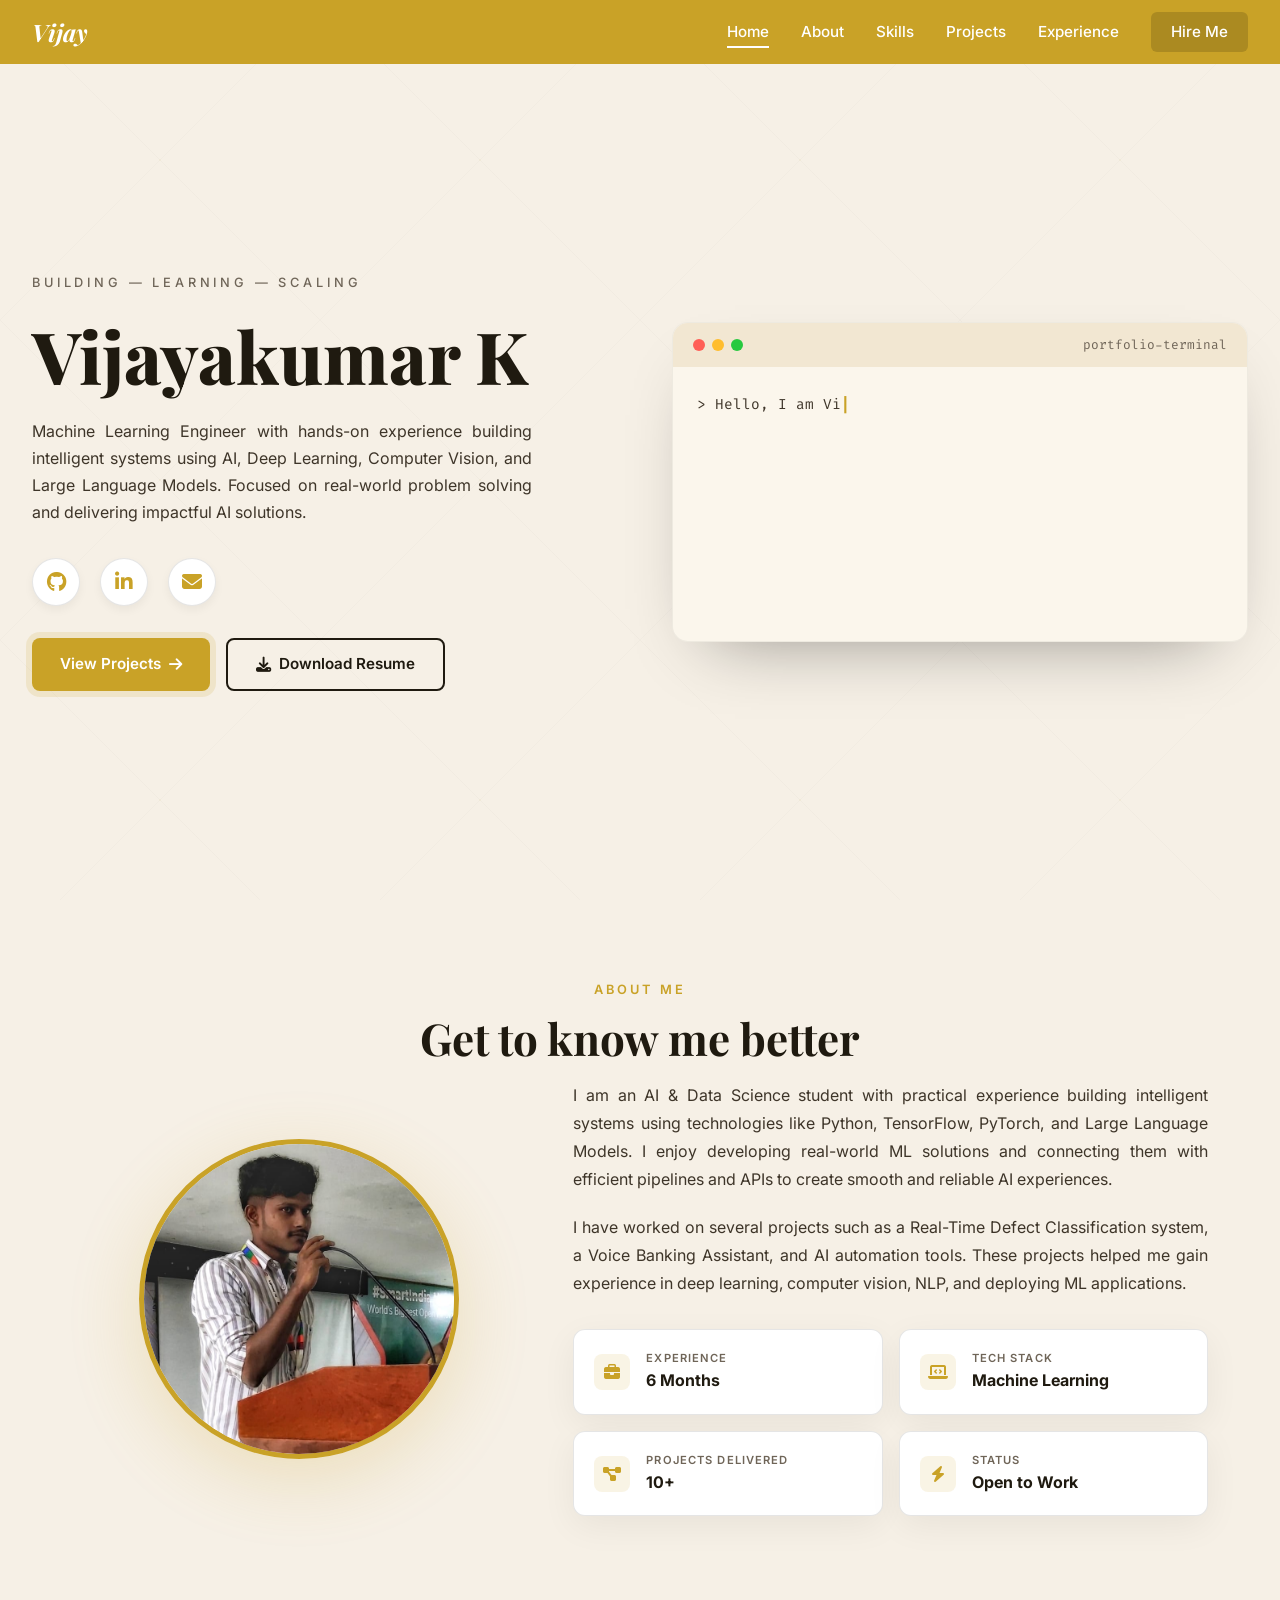
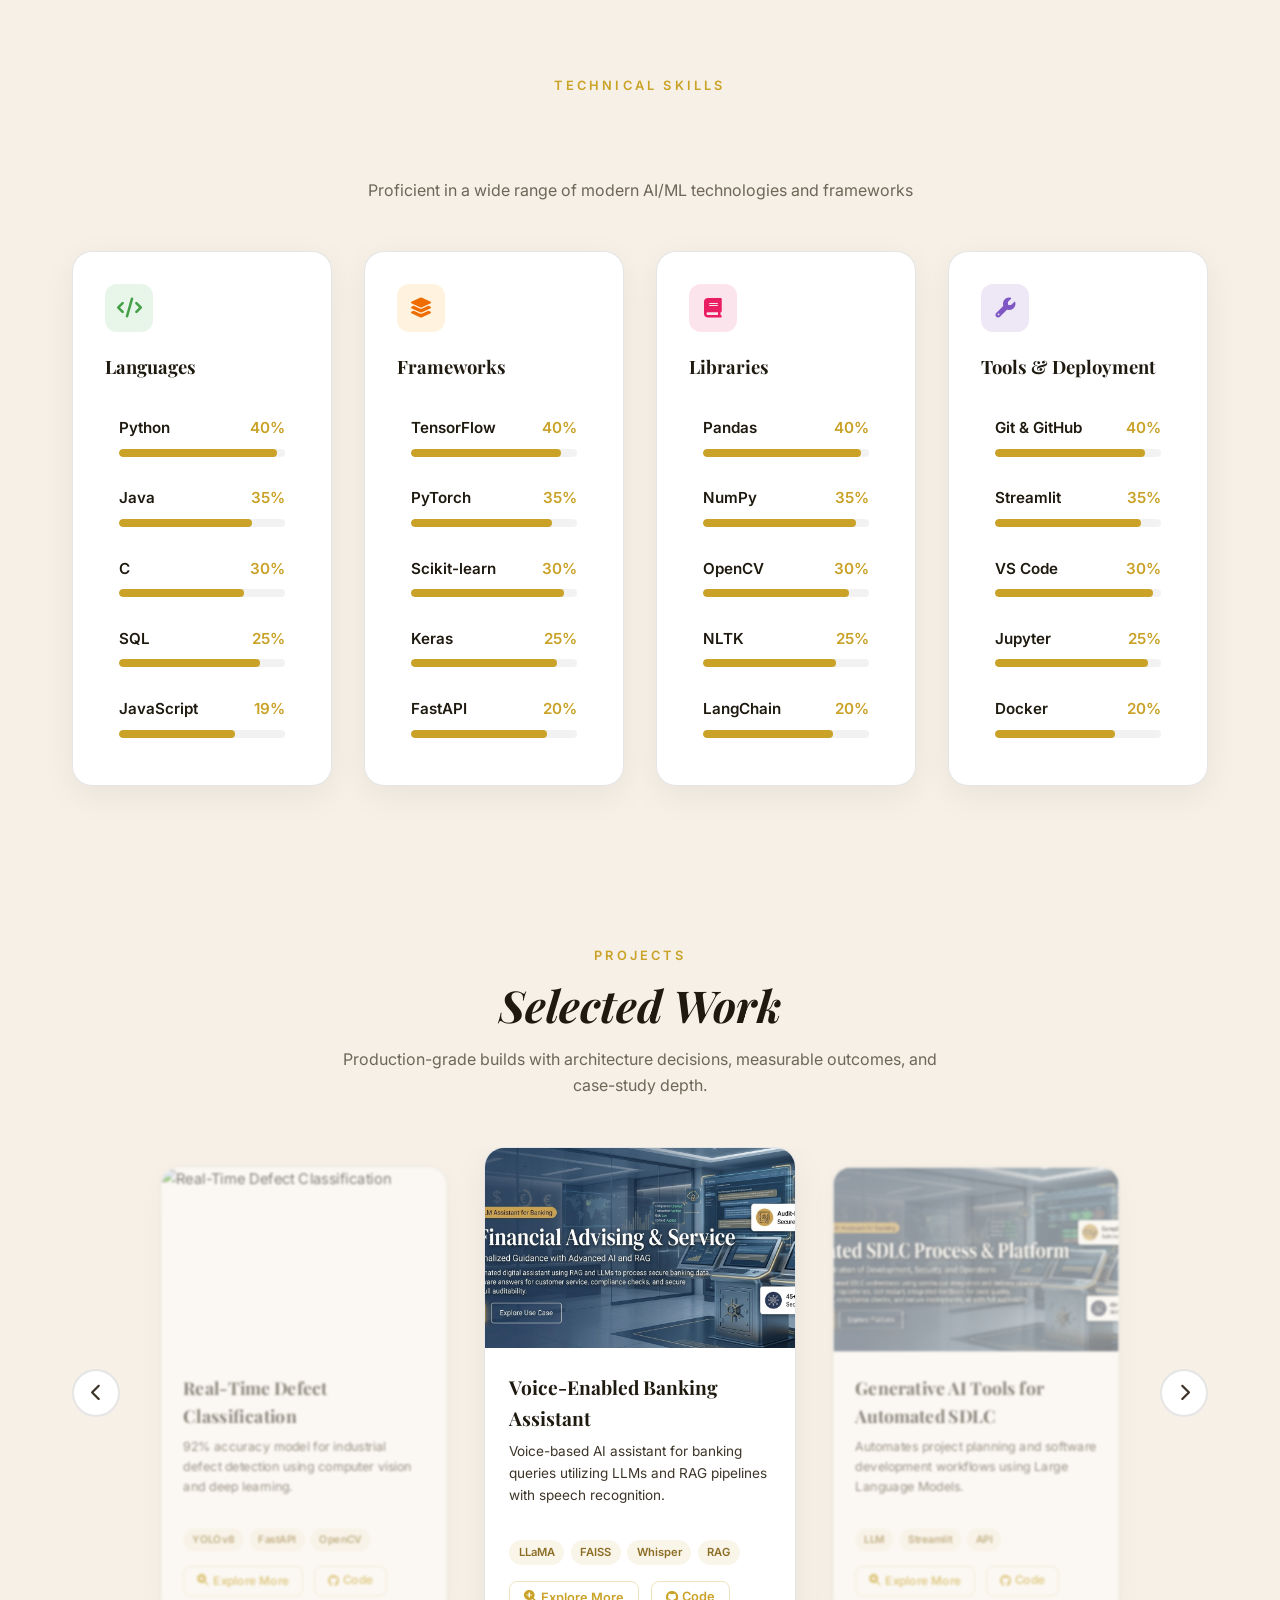
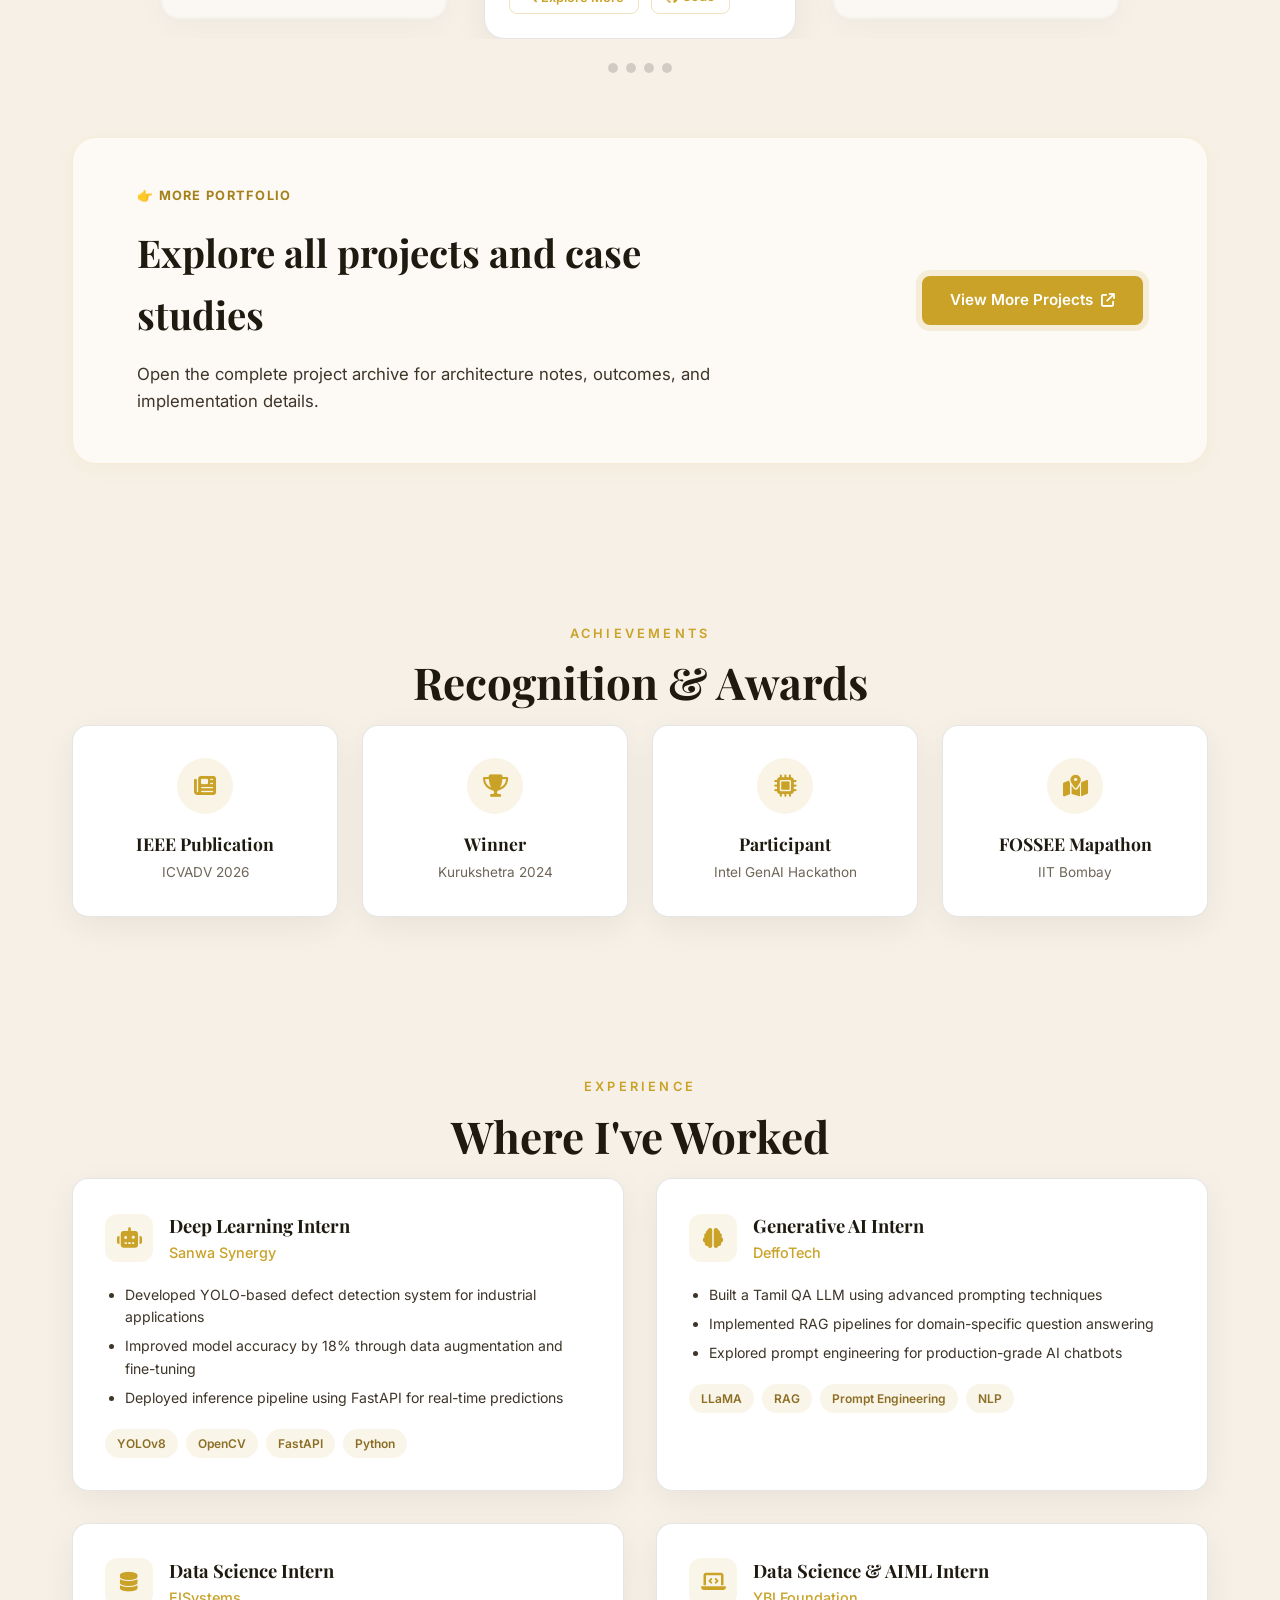
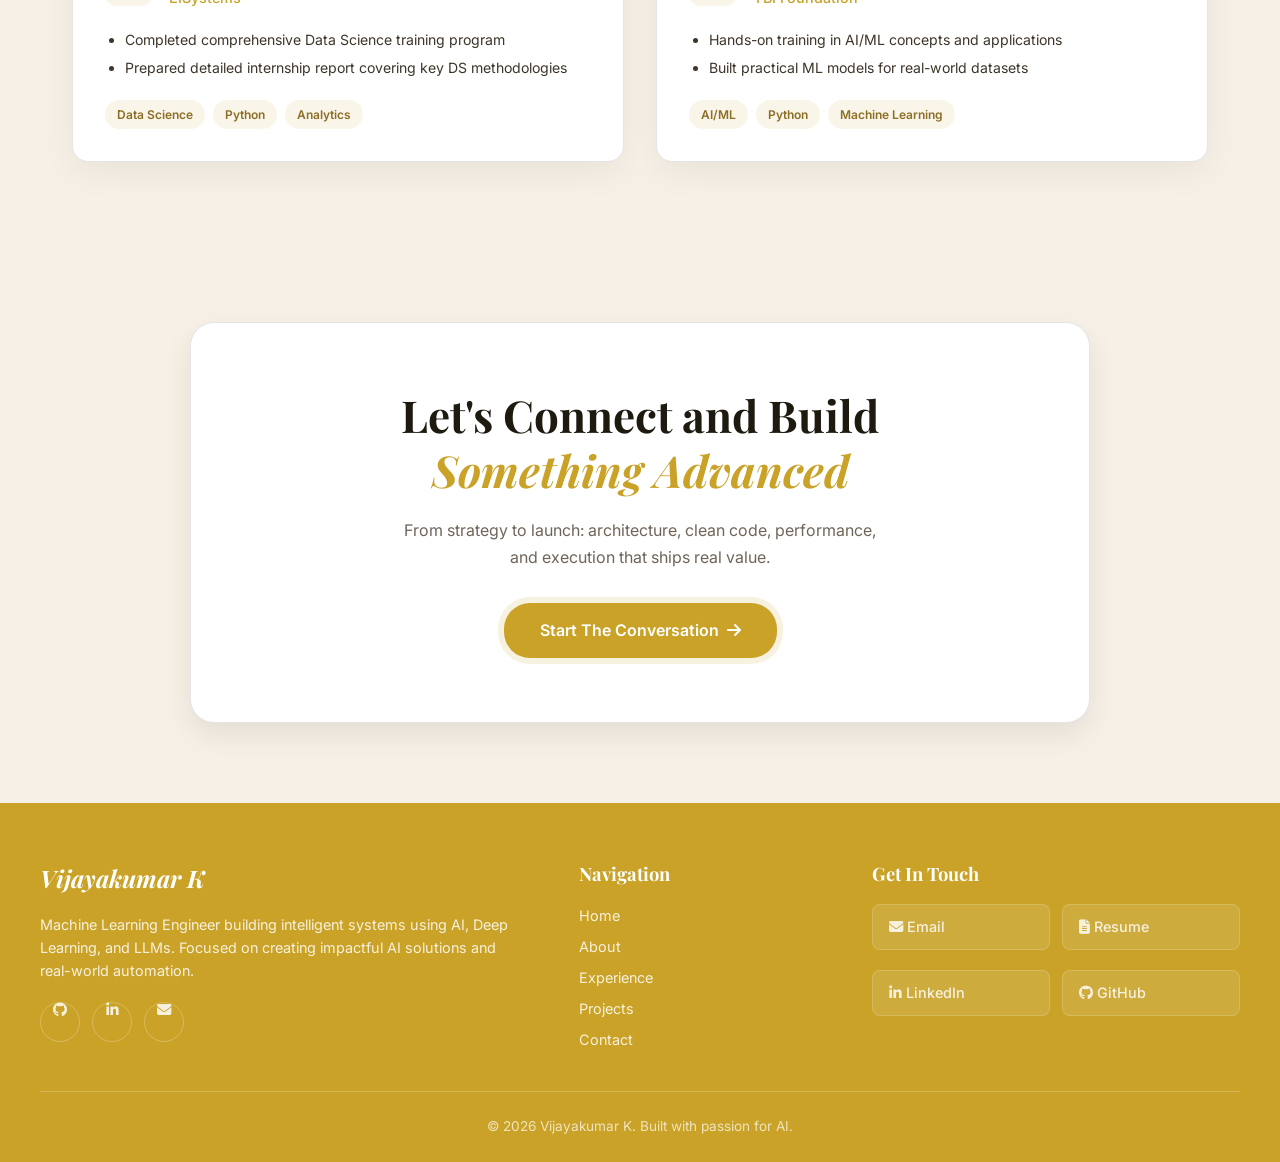
==== commit 3a474066: "fixed image names" ====
--- a/index.html
+++ b/index.html
@@ -102,7 +102,7 @@
             <div class="about-grid">
                 <div class="about-image-col reveal">
                     <div class="about-img-wrapper">
-                        <img src="images/about%20me.jpeg" alt="Vijayakumar K" class="about-photo">
+                        <img src="images/aboutme.jpeg" alt="Vijayakumar K" class="about-photo">
                     </div>
                 </div>
                 <div class="about-text-col">
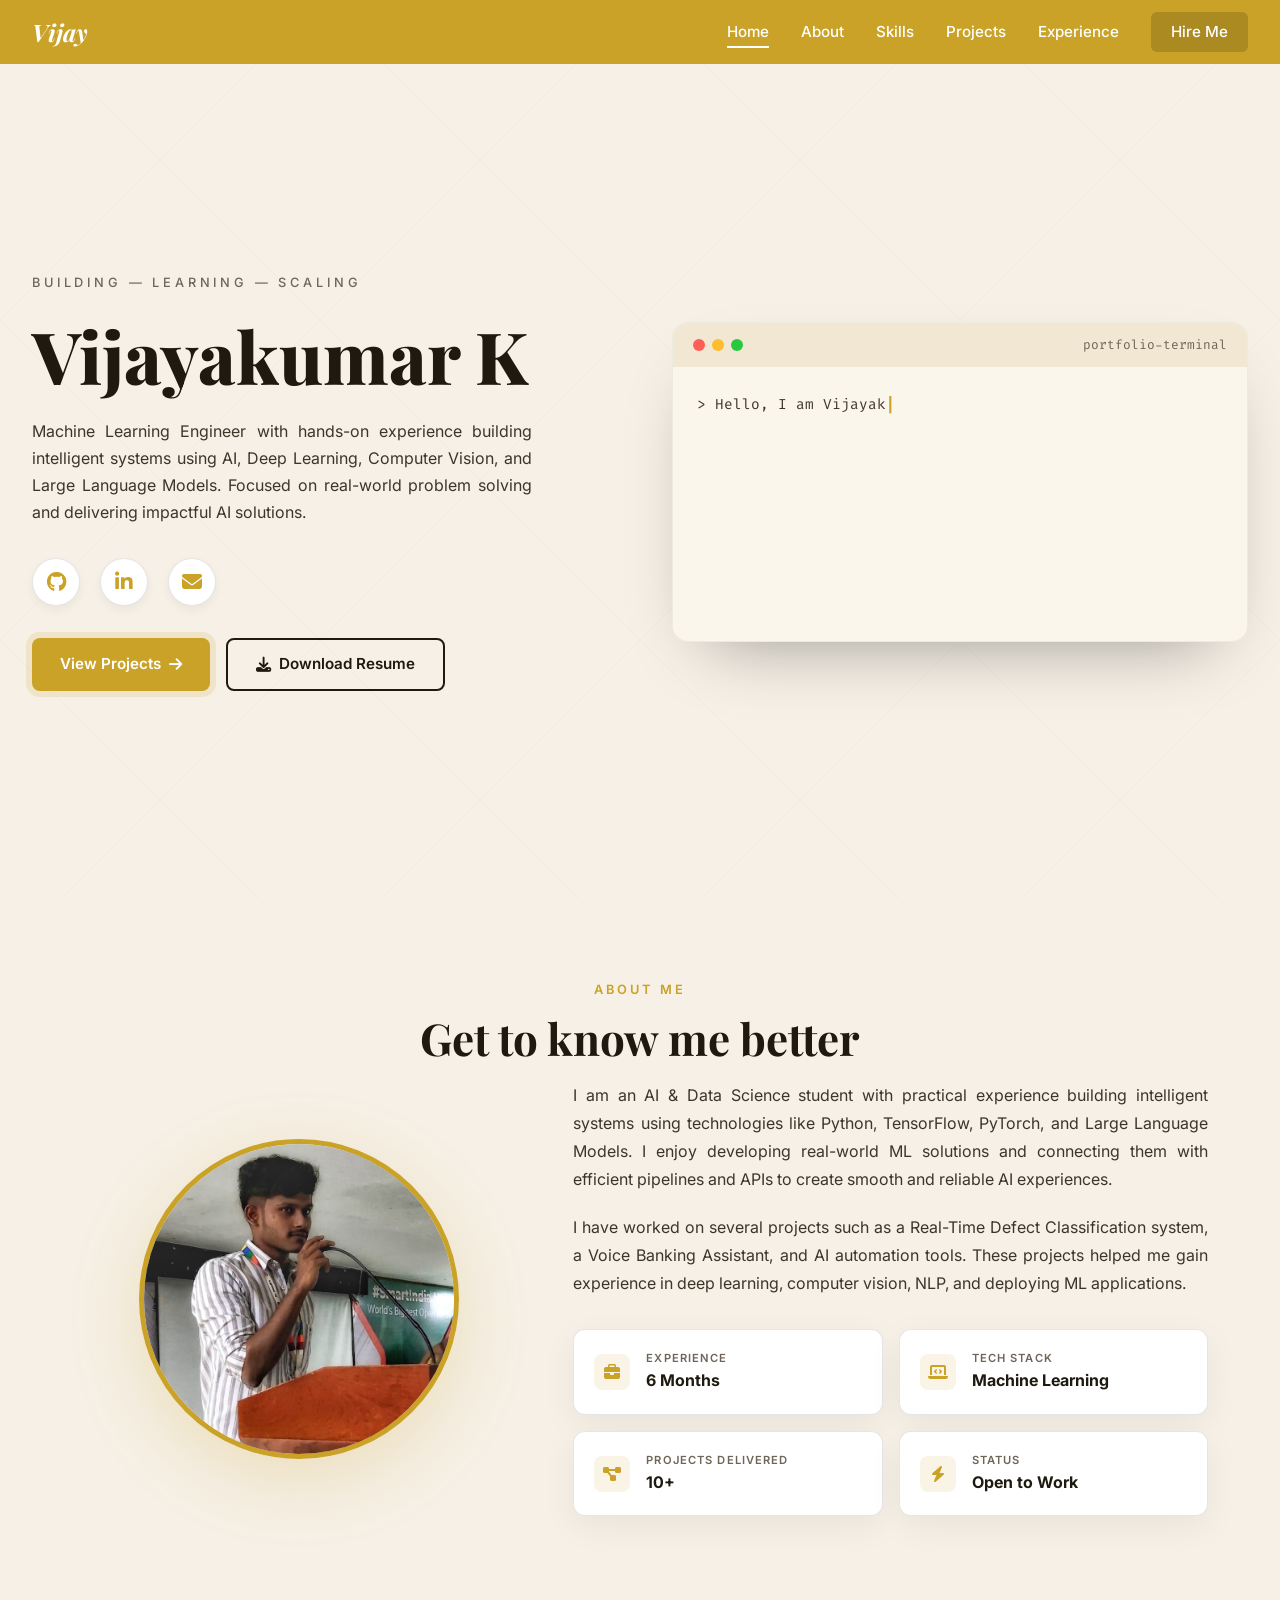
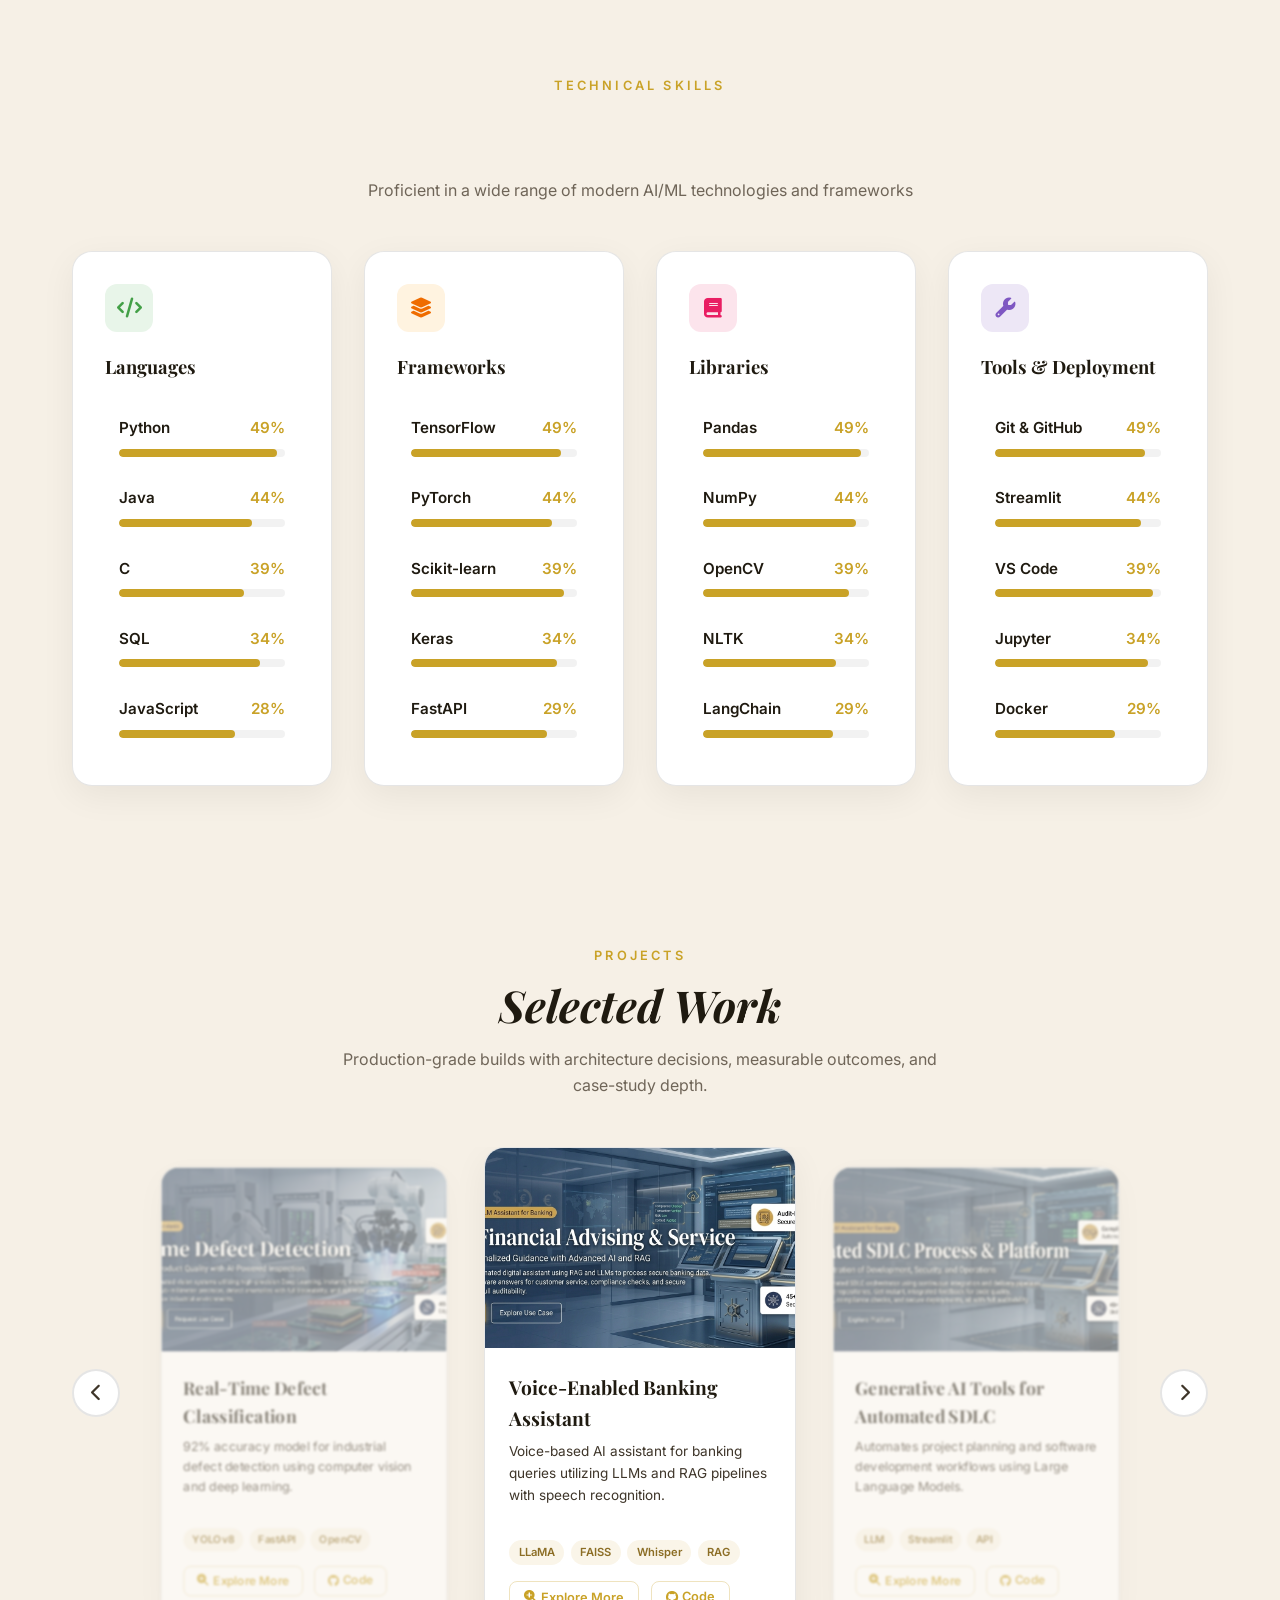
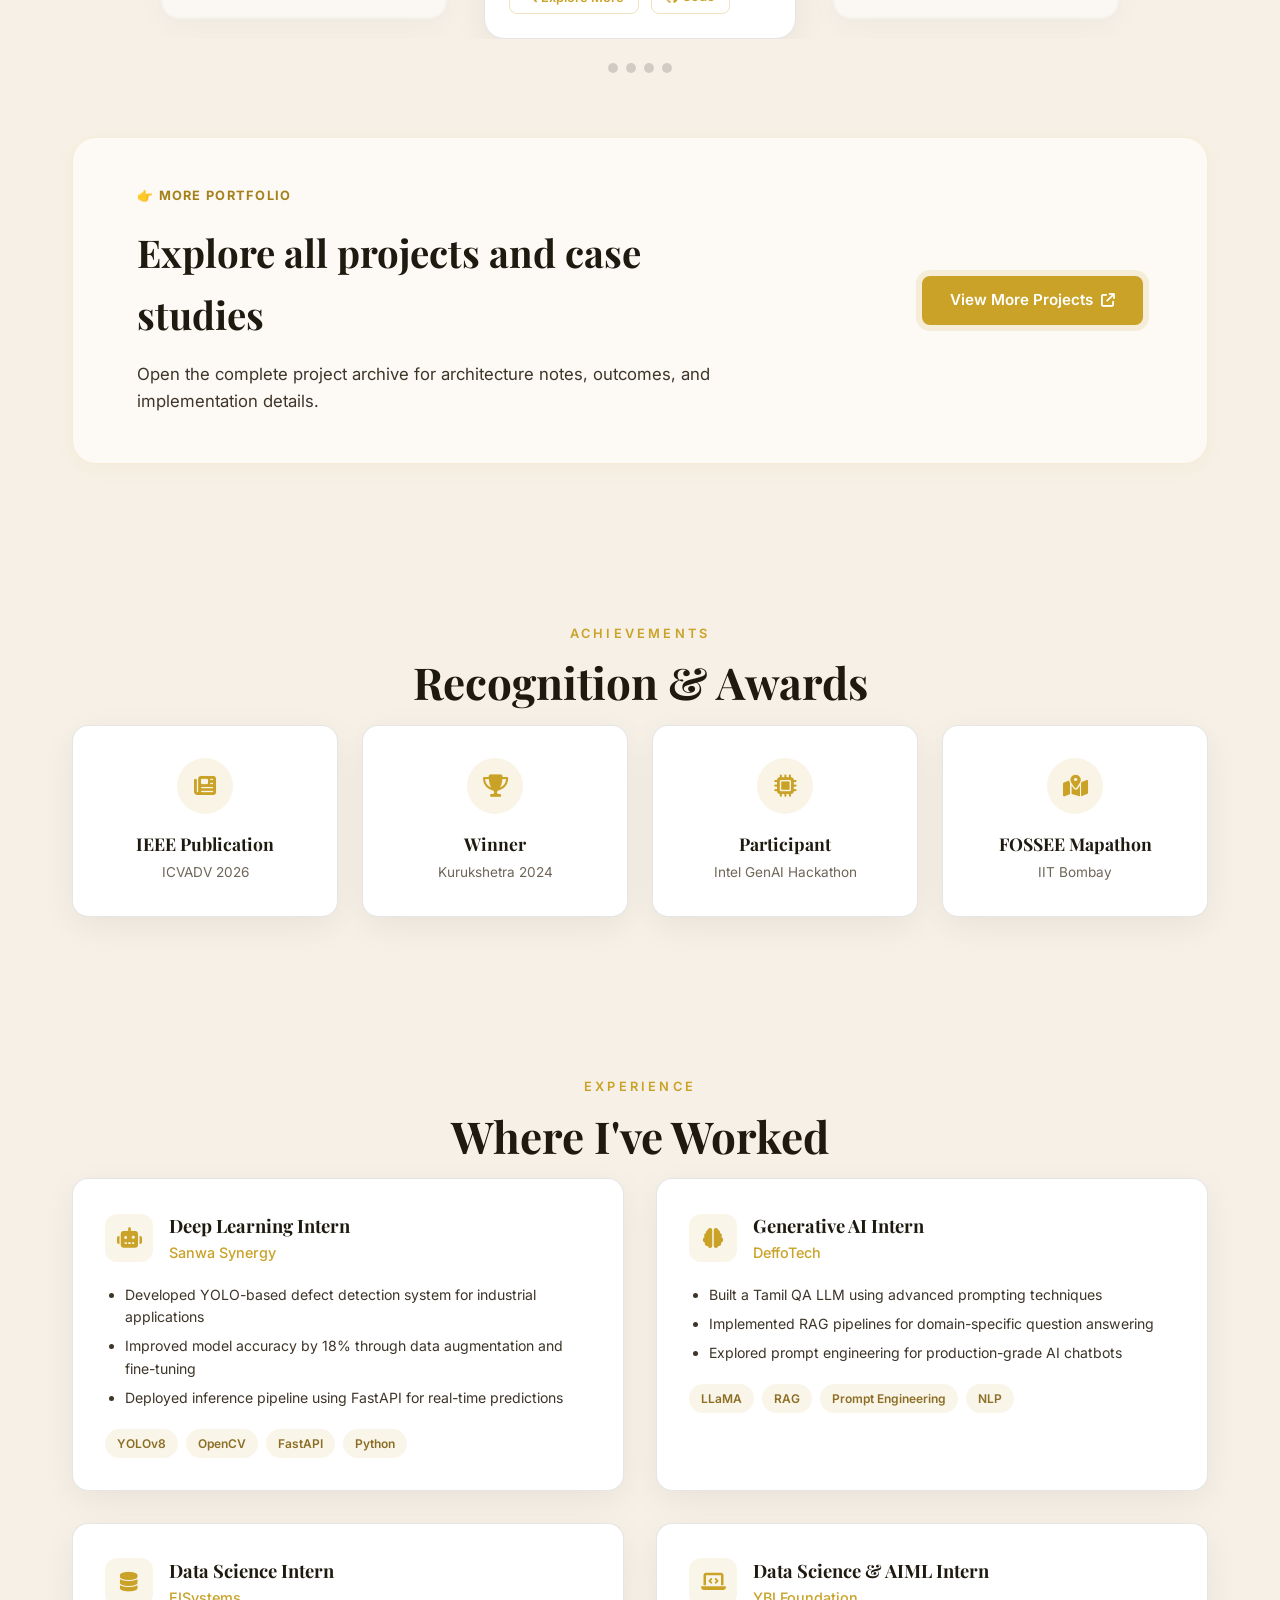
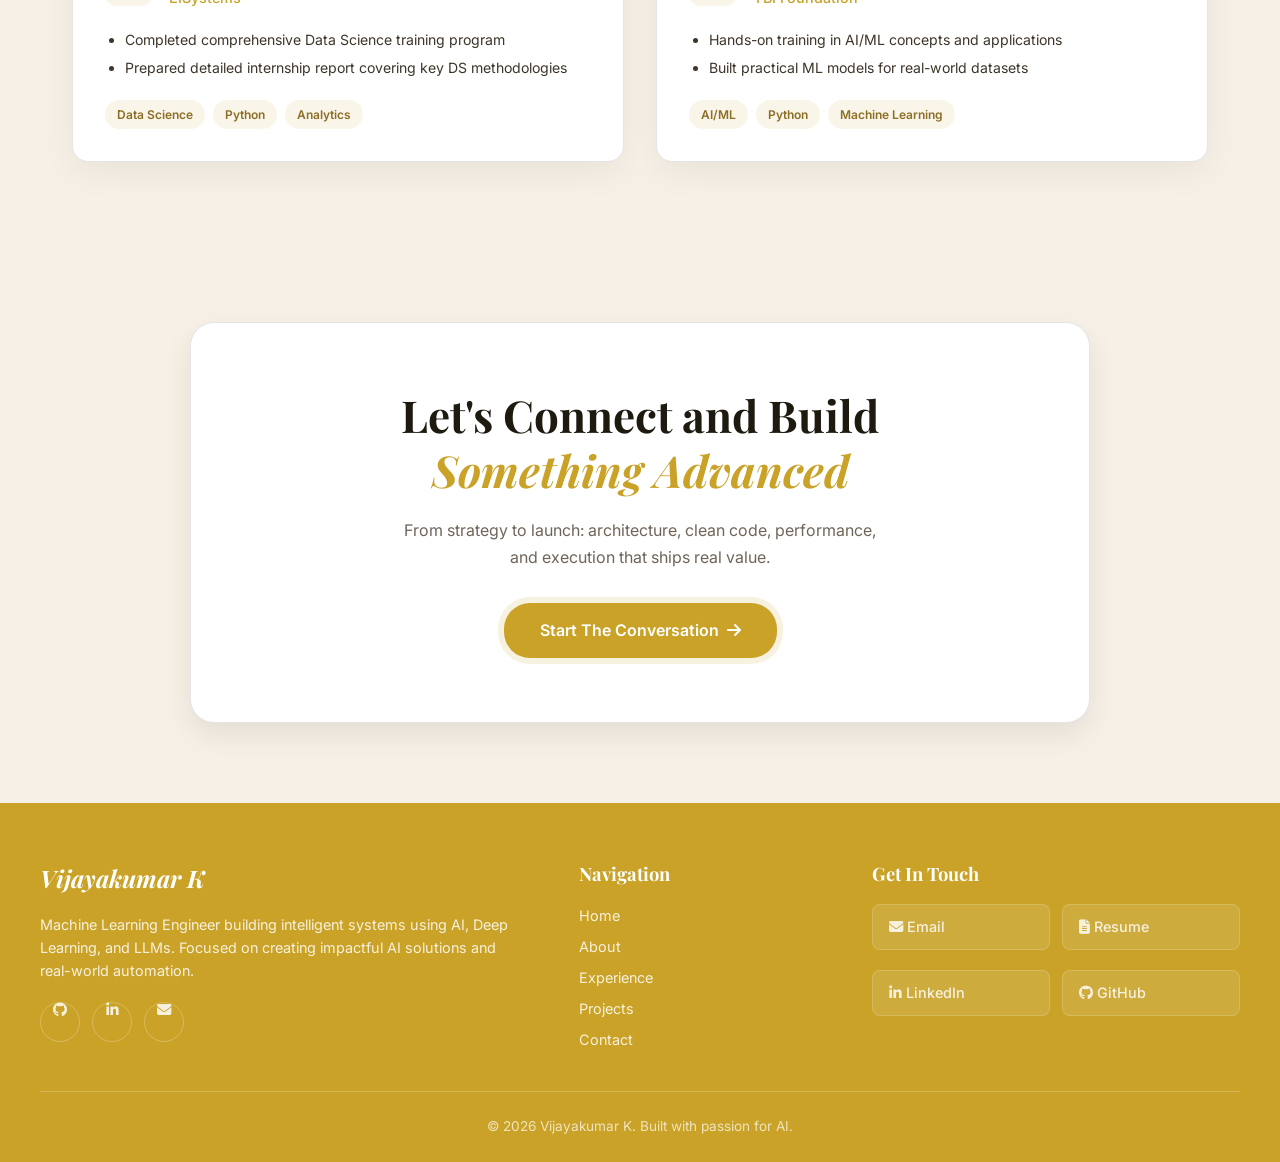
==== commit 9a3ed507: "fixed image names (removed spaces)" ====
--- a/index.html
+++ b/index.html
@@ -343,7 +343,7 @@
                         <!-- Card 1 -->
                         <div class="carousel-slide">
                             <div class="project-card">
-                                <div class="project-img"><img src="images/detectionn.png"
+                                <div class="project-img"><img src="images/detection.png"
                                         alt="Real-Time Defect Classification" class="project-banner"></div>
                                 <div class="project-content">
                                     <h3>Real-Time Defect Classification</h3>
@@ -363,7 +363,7 @@
                         <!-- Card 2 -->
                         <div class="carousel-slide">
                             <div class="project-card">
-                                <div class="project-img"><img src="images/bank chatbot.png"
+                                <div class="project-img"><img src="images/bank-chatbot.png"
                                         alt="Voice-Enabled Banking Assistant" class="project-banner"></div>
                                 <div class="project-content">
                                     <h3>Voice-Enabled Banking Assistant</h3>
@@ -424,7 +424,7 @@
                         <!-- Card 5 - NEW -->
                         <div class="carousel-slide">
                             <div class="project-card">
-                                <div class="project-img"><img src="images/Q-A-Agent.png"
+                                <div class="project-img"><img src="images/qa-agent.png"
                                         alt="Q&A AI Agent for Renewable Energy" class="project-banner"></div>
                                 <div class="project-content">
                                     <h3>Q&A AI Agent for Renewable Energy</h3>
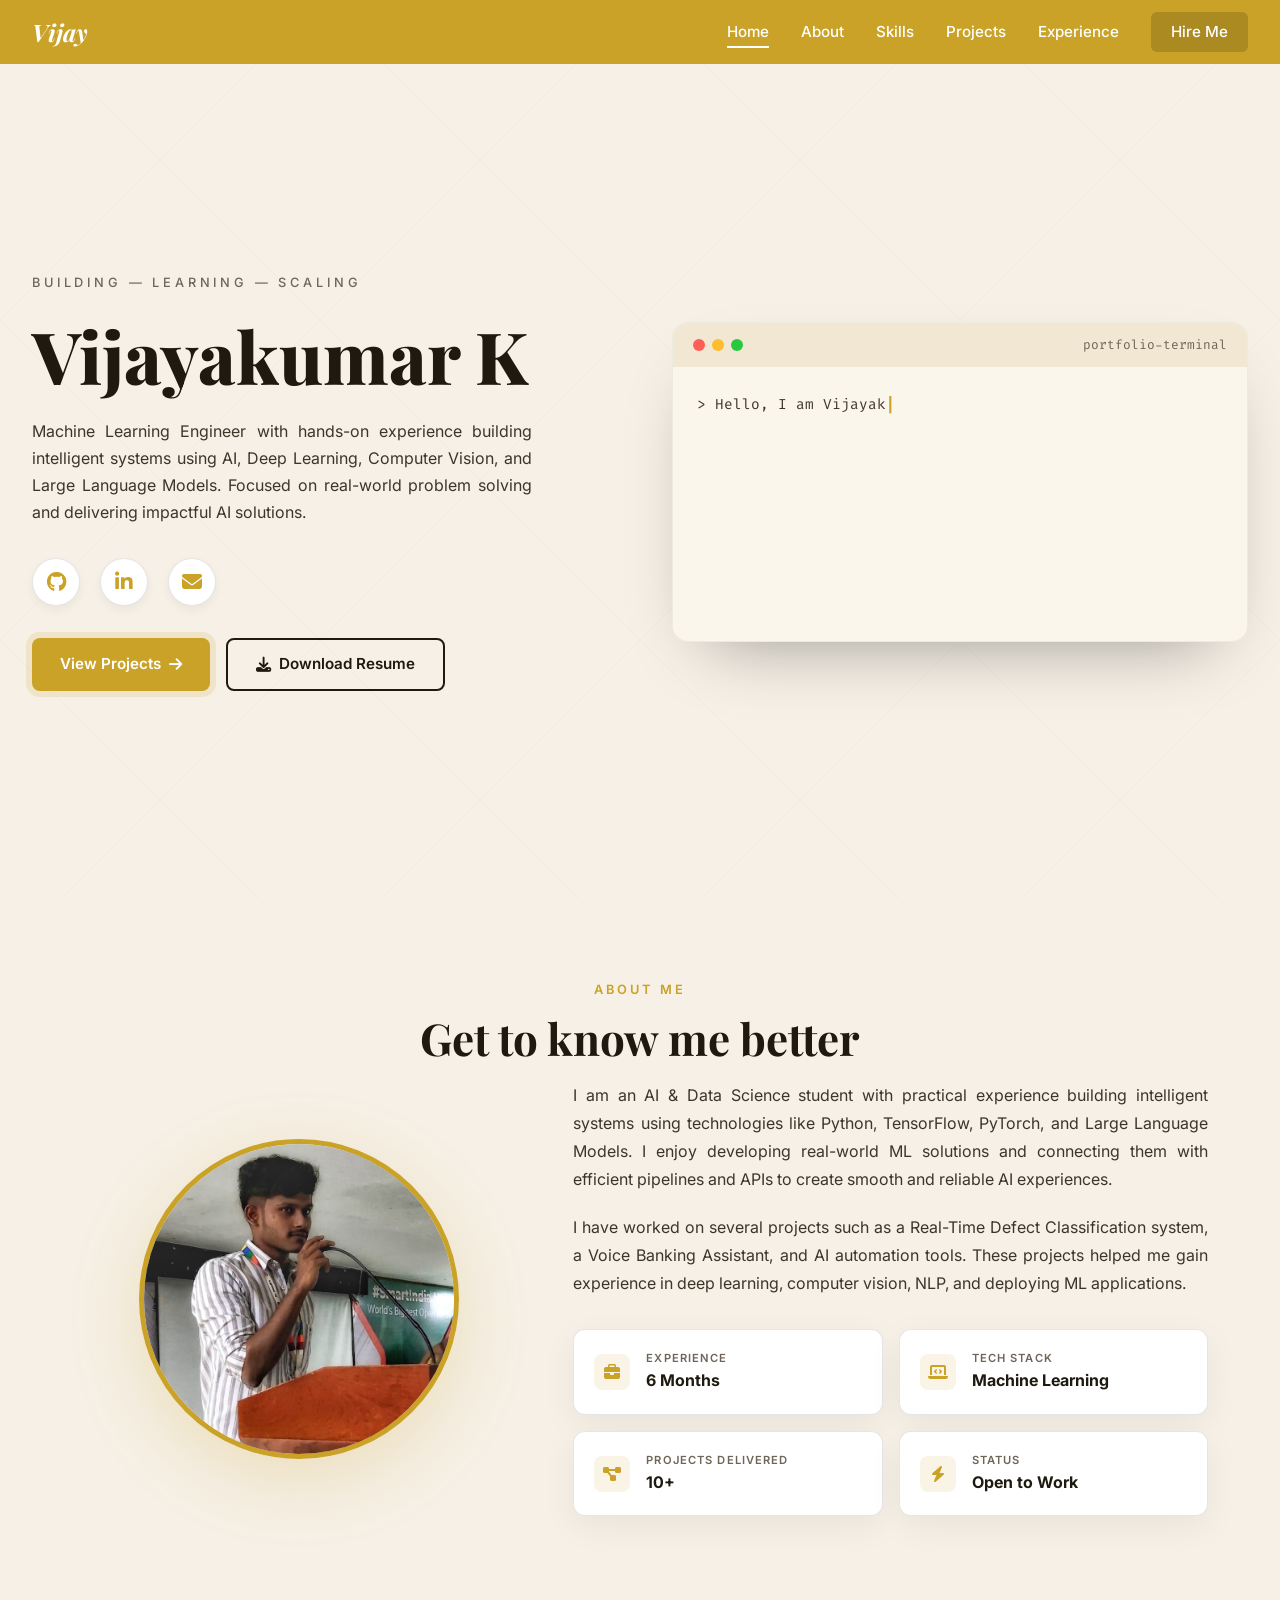
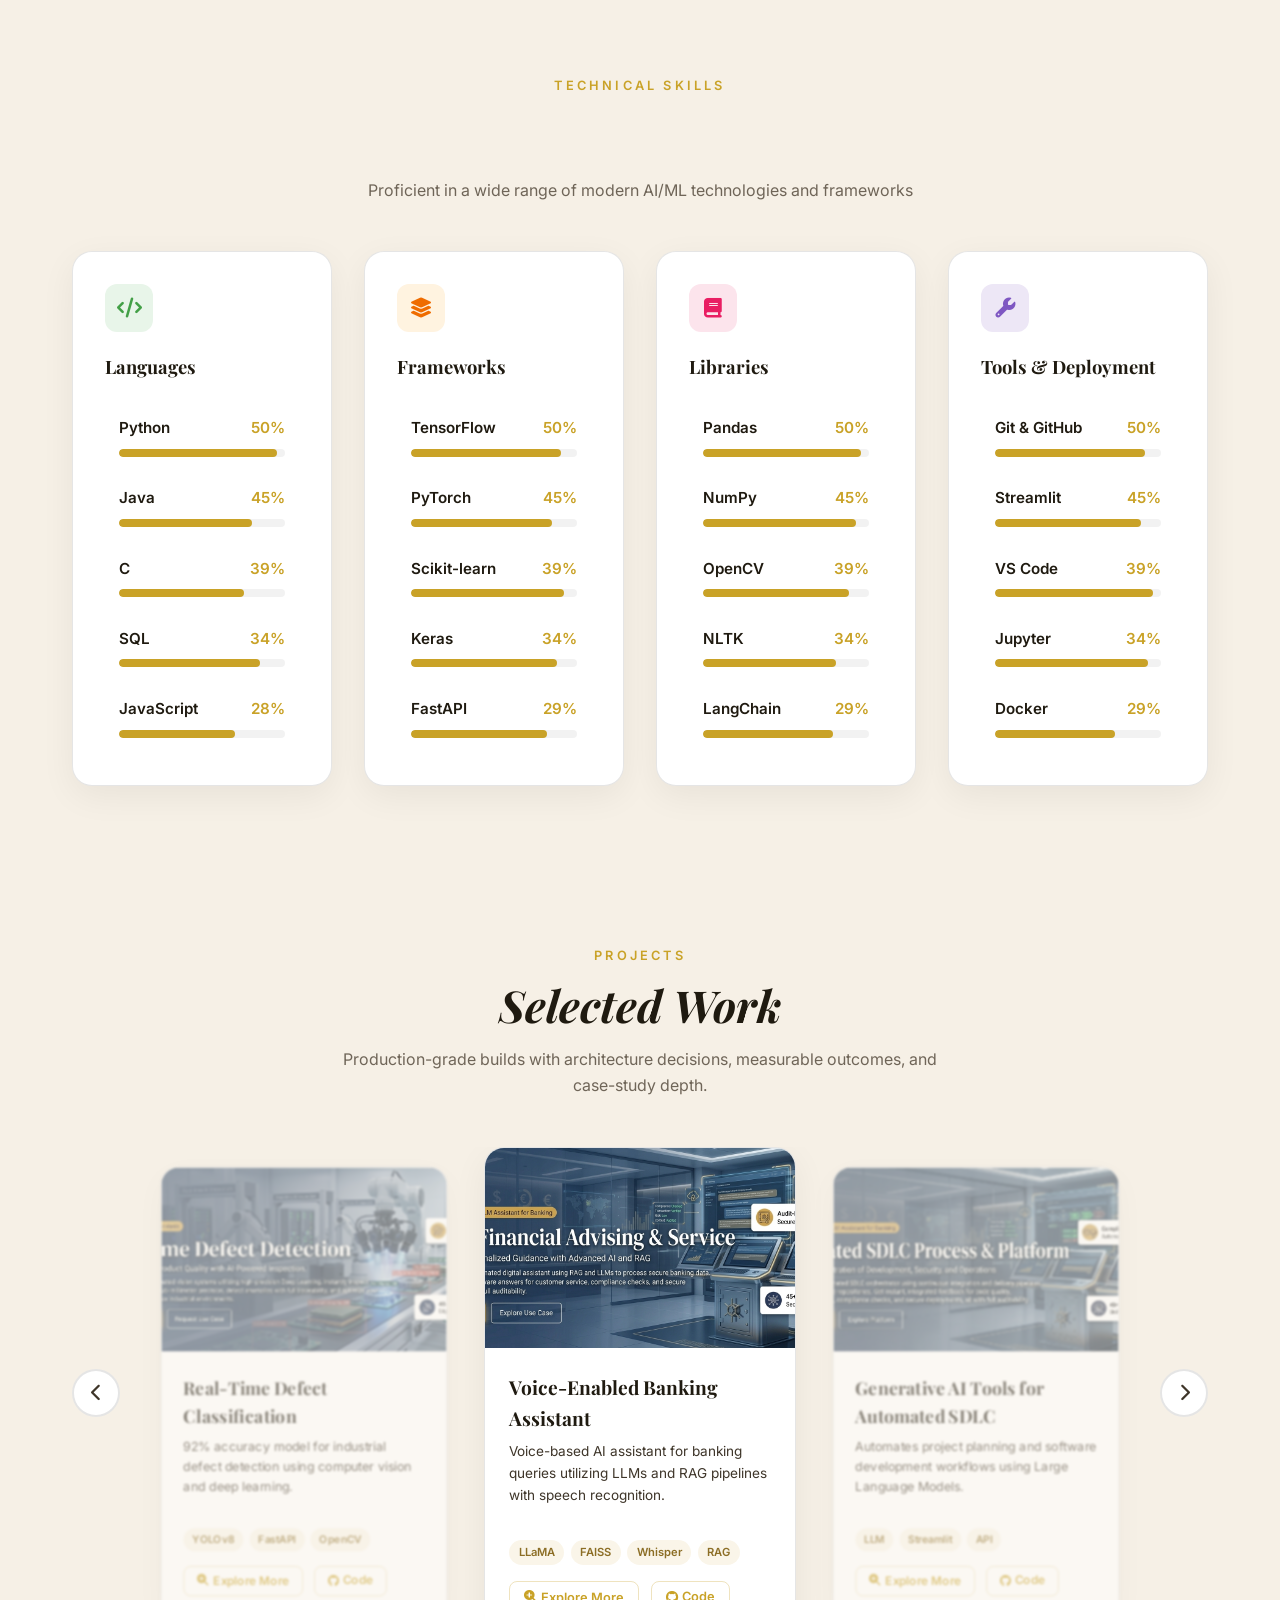
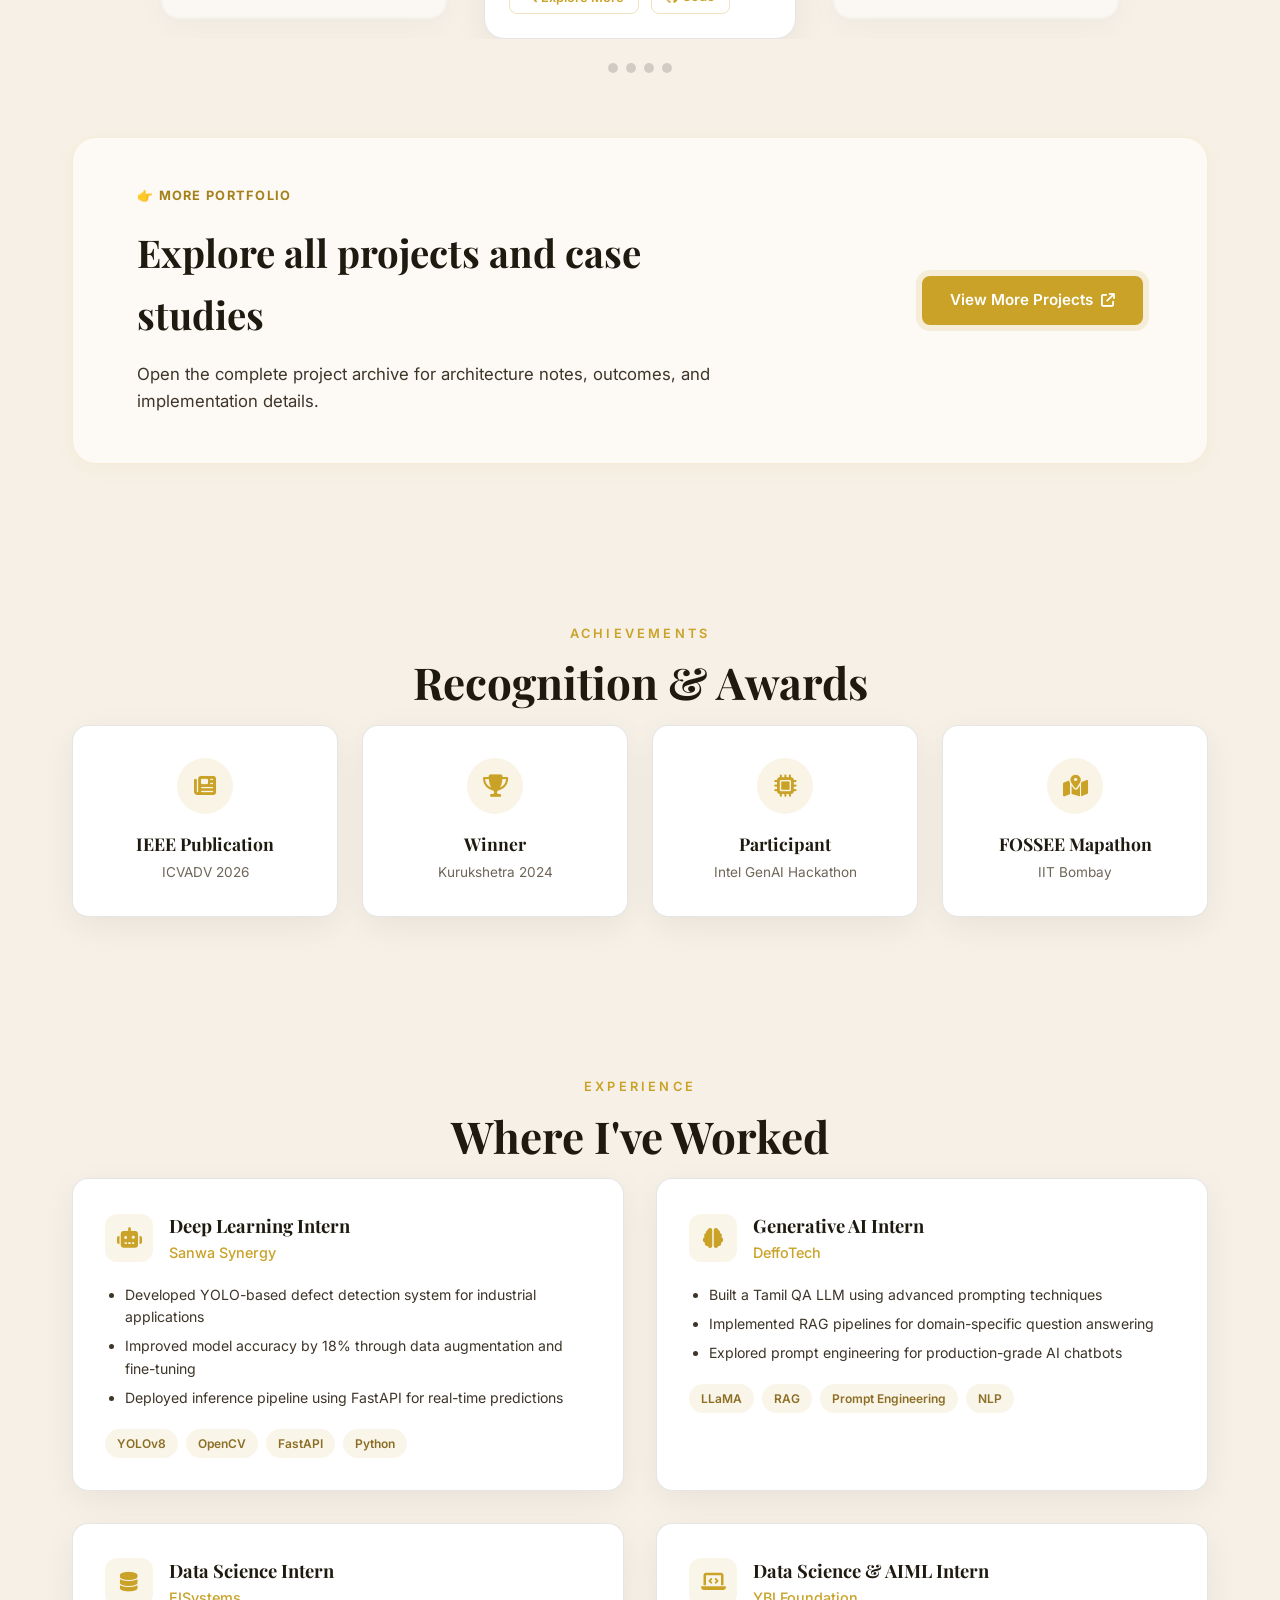
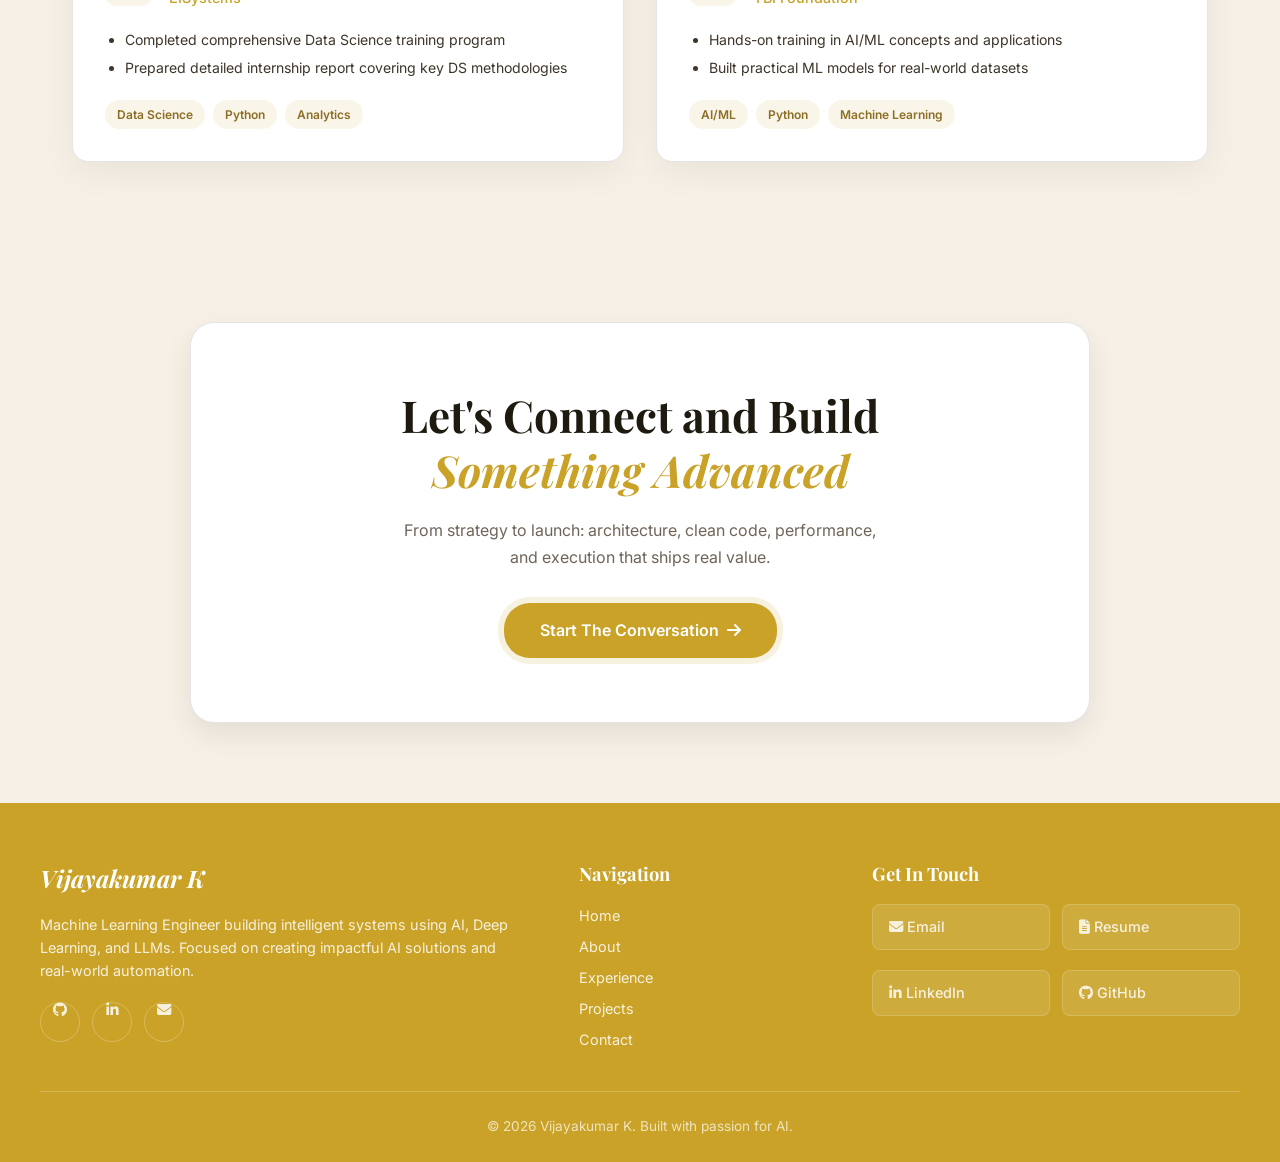
==== commit e444d660: "Fix image source in project card" ====
--- a/index.html
+++ b/index.html
@@ -102,7 +102,7 @@
             <div class="about-grid">
                 <div class="about-image-col reveal">
                     <div class="about-img-wrapper">
-                        <img src="images/aboutme.jpeg" alt="Vijayakumar K" class="about-photo">
+                        <img src="images/about%20me.jpeg" alt="Vijayakumar K" class="about-photo">
                     </div>
                 </div>
                 <div class="about-text-col">
@@ -363,7 +363,7 @@
                         <!-- Card 2 -->
                         <div class="carousel-slide">
                             <div class="project-card">
-                                <div class="project-img"><img src="images/bank-chatbot.png"
+                                <div class="project-img"><img src="images/bank chatbot.png"
                                         alt="Voice-Enabled Banking Assistant" class="project-banner"></div>
                                 <div class="project-content">
                                     <h3>Voice-Enabled Banking Assistant</h3>
@@ -424,7 +424,7 @@
                         <!-- Card 5 - NEW -->
                         <div class="carousel-slide">
                             <div class="project-card">
-                                <div class="project-img"><img src="images/qa-agent.png"
+                                <div class="project-img"><img src="images/Q-A-Agent.png"
                                         alt="Q&A AI Agent for Renewable Energy" class="project-banner"></div>
                                 <div class="project-content">
                                     <h3>Q&A AI Agent for Renewable Energy</h3>
@@ -650,4 +650,4 @@
     <script src="main.js"></script>
 </body>
 
-</html>+</html>
